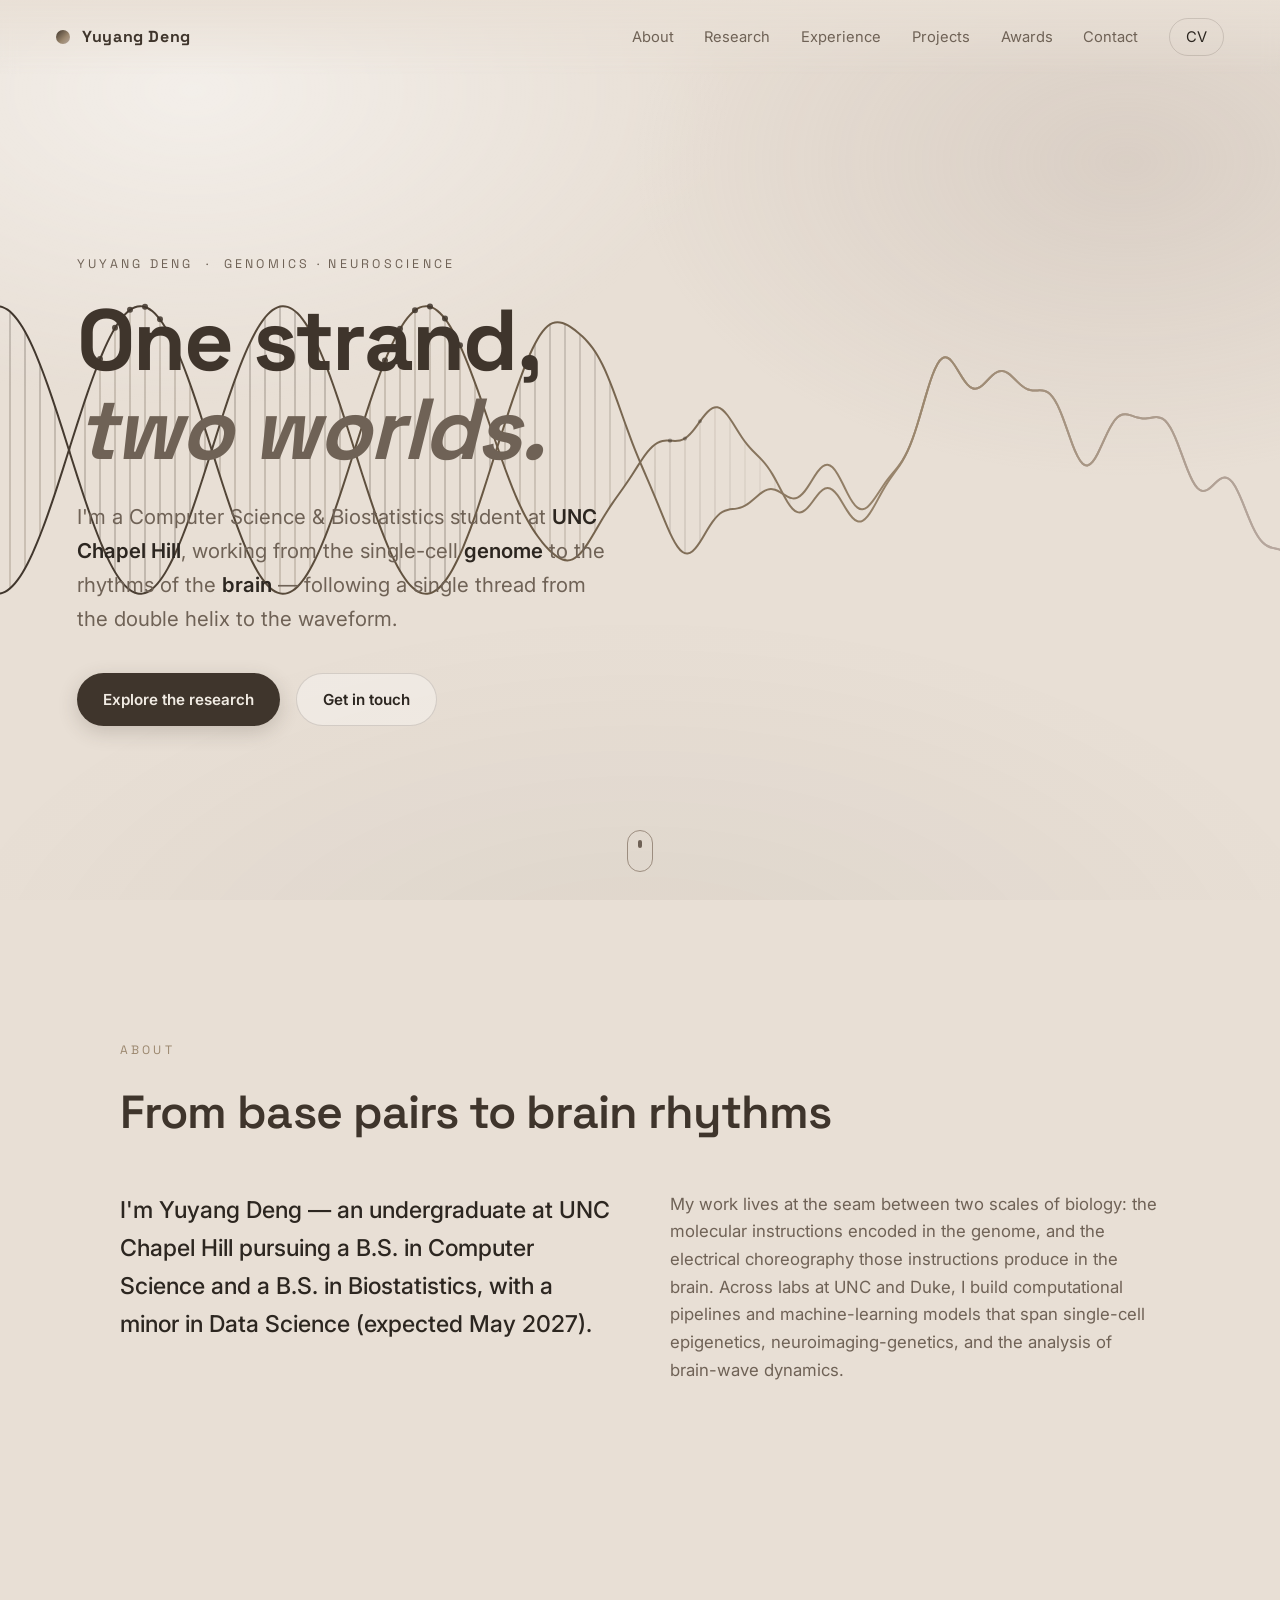
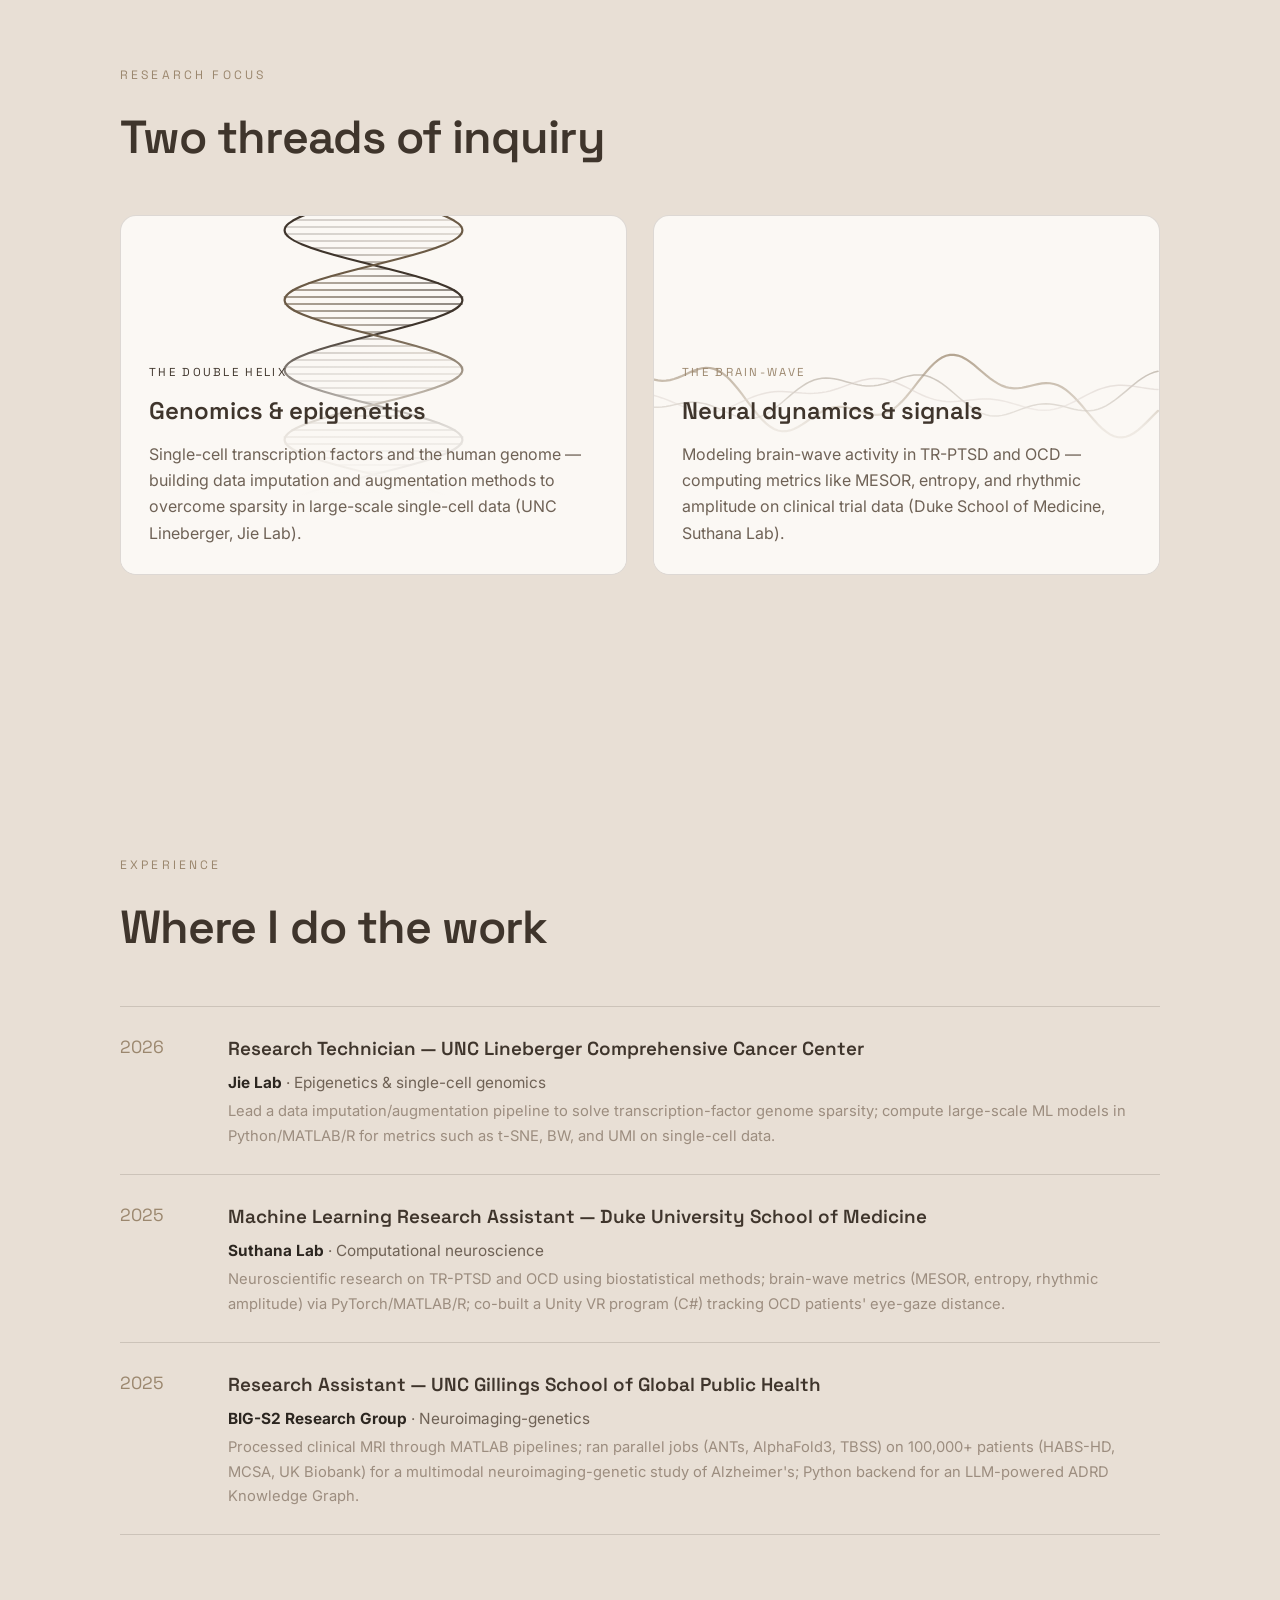
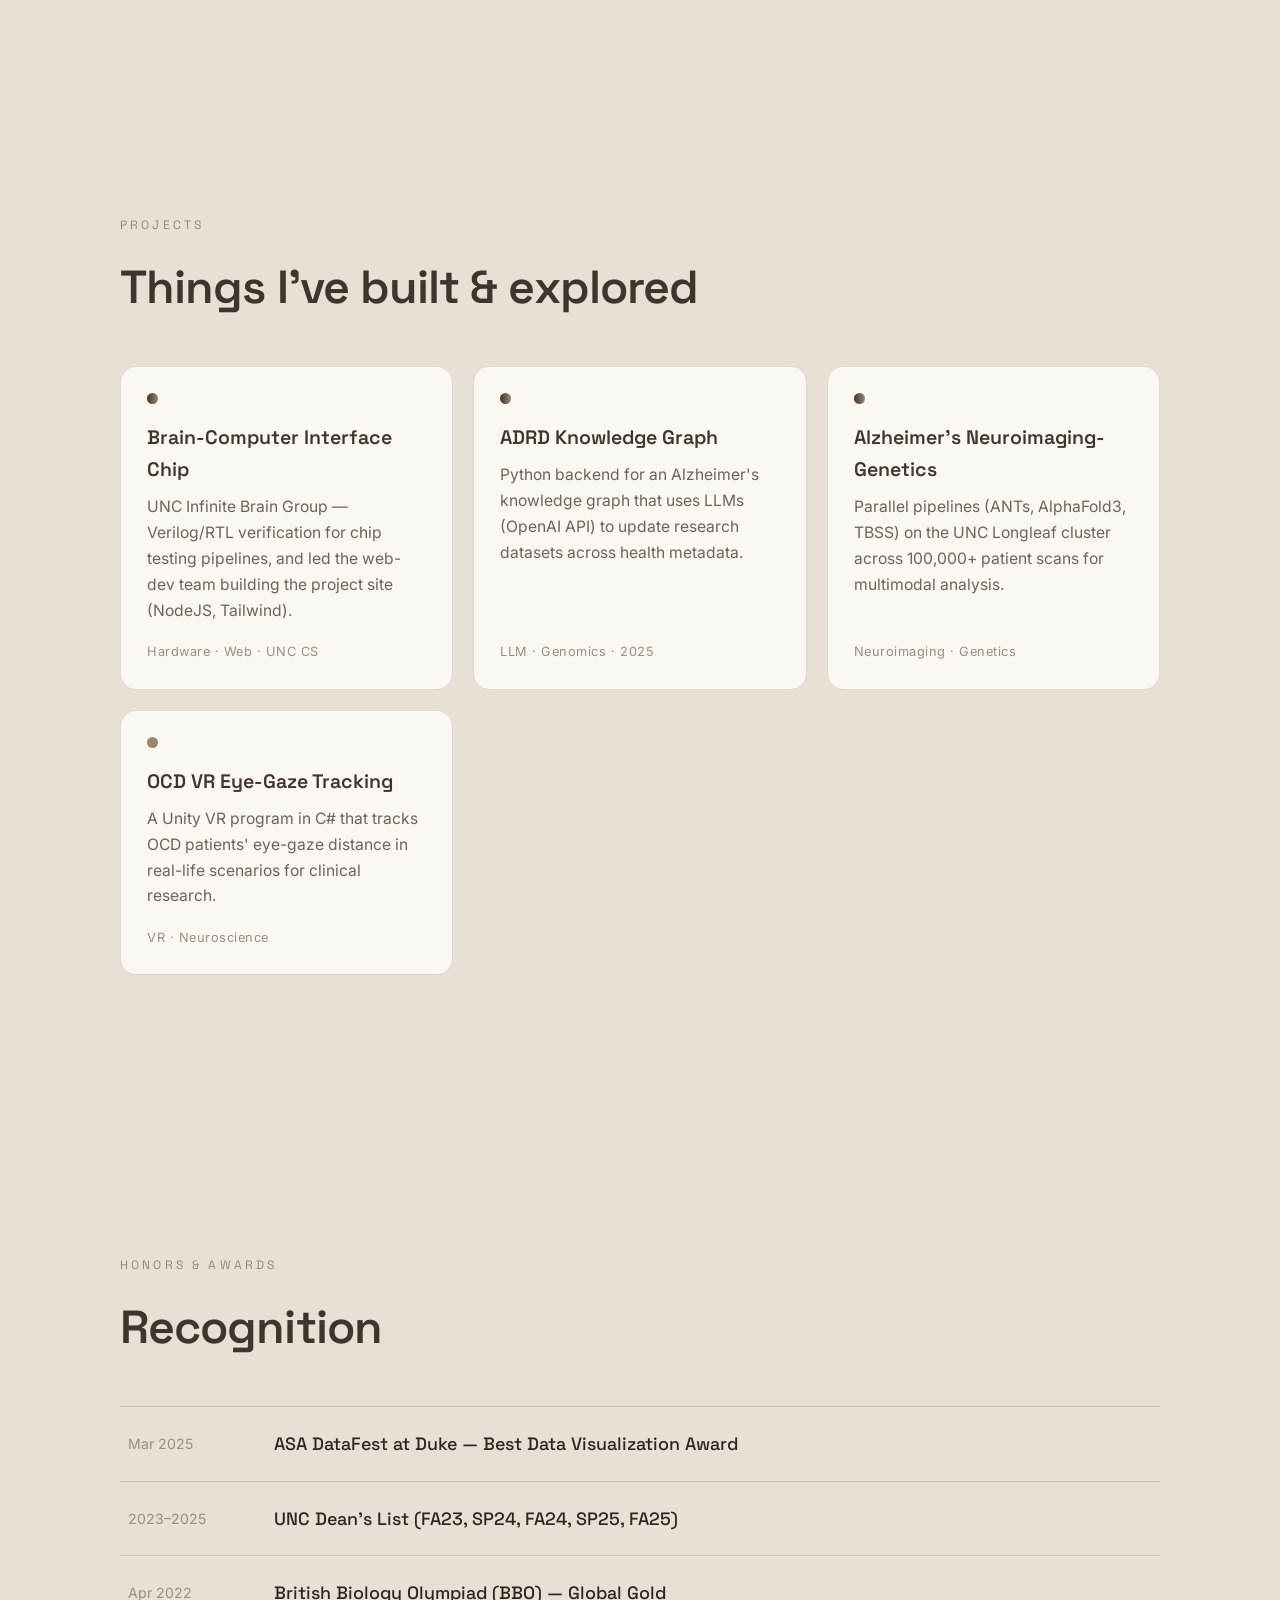
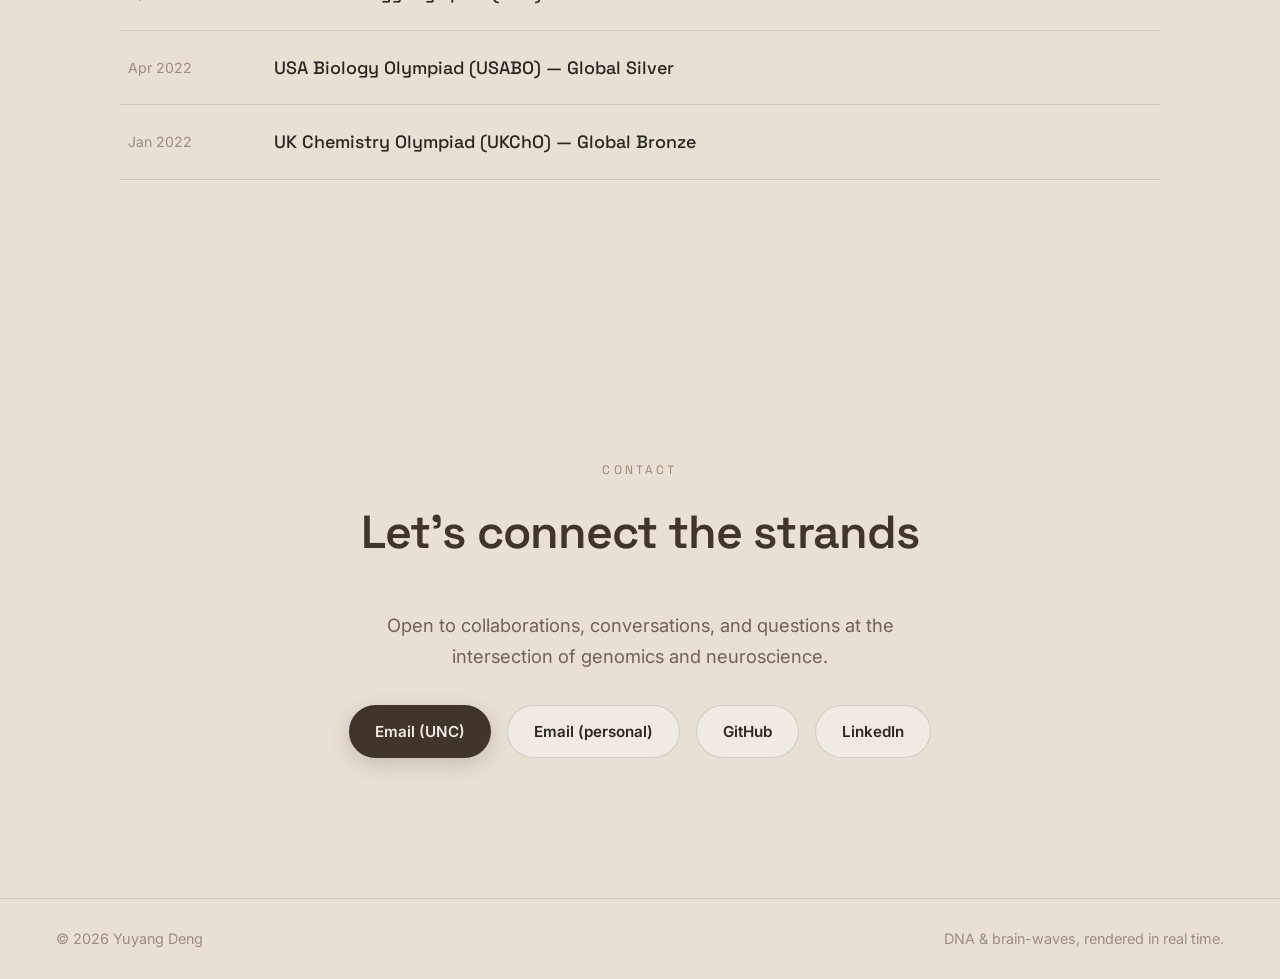
==== index.html @ 7ce24dea "Init- initial implementation of the webpage" ====
<!DOCTYPE html>
<html lang="en">
  <head>
    <meta charset="UTF-8" />
    <meta name="viewport" content="width=device-width, initial-scale=1.0" />
    <title>Yuyang Deng · Genomics &amp; Neuroscience</title>
    <meta
      name="description"
      content="Yuyang Deng — CS &amp; Biostatistics at UNC Chapel Hill, working from the single-cell genome to the rhythms of the brain."
    />
    <link rel="preconnect" href="https://fonts.googleapis.com" />
    <link rel="preconnect" href="https://fonts.gstatic.com" crossorigin />
    <link
      href="https://fonts.googleapis.com/css2?family=Space+Grotesk:wght@400;500;600;700&family=Inter:wght@400;500;600&display=swap"
      rel="stylesheet"
    />
    <link rel="stylesheet" href="styles.css" />
  </head>
  <body>
    <!-- Navigation -->
    <header class="nav">
      <a class="nav__brand" href="#top" aria-label="Home">
        <span class="nav__mark" aria-hidden="true"></span>
        <span class="nav__initials">Yuyang Deng</span>
      </a>
      <nav class="nav__links" aria-label="Primary">
        <a href="#about">About</a>
        <a href="#research">Research</a>
        <a href="#experience">Experience</a>
        <a href="#projects">Projects</a>
        <a href="#awards">Awards</a>
        <a href="#contact">Contact</a>
        <a class="nav__cv" href="cv.pdf" target="_blank" rel="noopener">CV</a>
      </nav>
    </header>

    <!-- Hero -->
    <main id="top">
      <section class="hero">
        <canvas class="hero__canvas" id="strandCanvas" aria-hidden="true"></canvas>
        <div class="hero__inner">
          <p class="hero__eyebrow">Yuyang Deng &nbsp;·&nbsp; Genomics · Neuroscience</p>
          <h1 class="hero__title">
            One strand,<br />
            <span class="hero__accent">two worlds.</span>
          </h1>
          <p class="hero__lede">
            I'm a Computer Science &amp; Biostatistics student at
            <strong>UNC Chapel Hill</strong>, working from the single-cell
            <strong>genome</strong> to the rhythms of the
            <strong>brain</strong> — following a single thread from the double
            helix to the waveform.
          </p>
          <div class="hero__cta">
            <a class="btn btn--primary" href="#research">Explore the research</a>
            <a class="btn btn--ghost" href="#contact">Get in touch</a>
          </div>
        </div>
        <a class="hero__scroll" href="#about" aria-label="Scroll to content">
          <span></span>
        </a>
      </section>

      <!-- About -->
      <section class="section about" id="about">
        <p class="section__kicker">About</p>
        <h2 class="section__title">From base pairs to brain rhythms</h2>
        <div class="about__grid">
          <p class="about__lead">
            I'm Yuyang Deng — an undergraduate at UNC Chapel Hill pursuing a B.S.
            in Computer Science and a B.S. in Biostatistics, with a minor in Data
            Science (expected May 2027).
          </p>
          <p class="about__body">
            My work lives at the seam between two scales of biology: the
            molecular instructions encoded in the genome, and the electrical
            choreography those instructions produce in the brain. Across labs at
            UNC and Duke, I build computational pipelines and machine-learning
            models that span single-cell epigenetics, neuroimaging-genetics, and
            the analysis of brain-wave dynamics.
          </p>
        </div>
      </section>

      <!-- Research -->
      <section class="section research" id="research">
        <p class="section__kicker">Research focus</p>
        <h2 class="section__title">Two threads of inquiry</h2>

        <div class="research__grid">
          <article class="card card--dna">
            <canvas class="card__canvas" id="dnaCanvas" aria-hidden="true"></canvas>
            <div class="card__body">
              <span class="card__tag">The double helix</span>
              <h3 class="card__title">Genomics &amp; epigenetics</h3>
              <p class="card__text">
                Single-cell transcription factors and the human genome — building
                data imputation and augmentation methods to overcome sparsity in
                large-scale single-cell data (UNC Lineberger, Jie Lab).
              </p>
            </div>
          </article>

          <article class="card card--wave">
            <canvas class="card__canvas" id="waveCanvas" aria-hidden="true"></canvas>
            <div class="card__body">
              <span class="card__tag">The brain-wave</span>
              <h3 class="card__title">Neural dynamics &amp; signals</h3>
              <p class="card__text">
                Modeling brain-wave activity in TR-PTSD and OCD — computing
                metrics like MESOR, entropy, and rhythmic amplitude on clinical
                trial data (Duke School of Medicine, Suthana Lab).
              </p>
            </div>
          </article>
        </div>
      </section>

      <!-- Experience -->
      <section class="section experience" id="experience">
        <p class="section__kicker">Experience</p>
        <h2 class="section__title">Where I do the work</h2>
        <ol class="pub__list">
          <li class="pub">
            <span class="pub__year">2026</span>
            <div class="pub__body">
              <span class="pub__title">Research Technician — UNC Lineberger Comprehensive Cancer Center</span>
              <p class="pub__authors"><strong>Jie Lab</strong> · Epigenetics &amp; single-cell genomics</p>
              <p class="pub__venue">
                Lead a data imputation/augmentation pipeline to solve transcription-factor
                genome sparsity; compute large-scale ML models in Python/MATLAB/R for
                metrics such as t-SNE, BW, and UMI on single-cell data.
              </p>
            </div>
          </li>
          <li class="pub">
            <span class="pub__year">2025</span>
            <div class="pub__body">
              <span class="pub__title">Machine Learning Research Assistant — Duke University School of Medicine</span>
              <p class="pub__authors"><strong>Suthana Lab</strong> · Computational neuroscience</p>
              <p class="pub__venue">
                Neuroscientific research on TR-PTSD and OCD using biostatistical methods;
                brain-wave metrics (MESOR, entropy, rhythmic amplitude) via PyTorch/MATLAB/R;
                co-built a Unity VR program (C#) tracking OCD patients' eye-gaze distance.
              </p>
            </div>
          </li>
          <li class="pub">
            <span class="pub__year">2025</span>
            <div class="pub__body">
              <span class="pub__title">Research Assistant — UNC Gillings School of Global Public Health</span>
              <p class="pub__authors"><strong>BIG-S2 Research Group</strong> · Neuroimaging-genetics</p>
              <p class="pub__venue">
                Processed clinical MRI through MATLAB pipelines; ran parallel jobs (ANTs,
                AlphaFold3, TBSS) on 100,000+ patients (HABS-HD, MCSA, UK Biobank) for a
                multimodal neuroimaging-genetic study of Alzheimer's; Python backend for an
                LLM-powered ADRD Knowledge Graph.
              </p>
            </div>
          </li>
        </ol>
      </section>

      <!-- Projects -->
      <section class="section projects" id="projects">
        <p class="section__kicker">Projects</p>
        <h2 class="section__title">Things I've built &amp; explored</h2>
        <div class="projects__grid">
          <a class="project" href="#">
            <span class="project__dot" data-world="both"></span>
            <h3 class="project__title">Brain-Computer Interface Chip</h3>
            <p class="project__text">
              UNC Infinite Brain Group — Verilog/RTL verification for chip testing
              pipelines, and led the web-dev team building the project site
              (NodeJS, Tailwind).
            </p>
            <span class="project__meta">Hardware · Web · UNC CS</span>
          </a>
          <a class="project" href="#">
            <span class="project__dot" data-world="both"></span>
            <h3 class="project__title">ADRD Knowledge Graph</h3>
            <p class="project__text">
              Python backend for an Alzheimer's knowledge graph that uses LLMs
              (OpenAI API) to update research datasets across health metadata.
            </p>
            <span class="project__meta">LLM · Genomics · 2025</span>
          </a>
          <a class="project" href="#">
            <span class="project__dot" data-world="both"></span>
            <h3 class="project__title">Alzheimer's Neuroimaging-Genetics</h3>
            <p class="project__text">
              Parallel pipelines (ANTs, AlphaFold3, TBSS) on the UNC Longleaf
              cluster across 100,000+ patient scans for multimodal analysis.
            </p>
            <span class="project__meta">Neuroimaging · Genetics</span>
          </a>
          <a class="project" href="#">
            <span class="project__dot" data-world="wave"></span>
            <h3 class="project__title">OCD VR Eye-Gaze Tracking</h3>
            <p class="project__text">
              A Unity VR program in C# that tracks OCD patients' eye-gaze distance
              in real-life scenarios for clinical research.
            </p>
            <span class="project__meta">VR · Neuroscience</span>
          </a>
        </div>
      </section>

      <!-- Awards -->
      <section class="section awards" id="awards">
        <p class="section__kicker">Honors &amp; awards</p>
        <h2 class="section__title">Recognition</h2>
        <div class="writing__list">
          <div class="post post--static">
            <span class="post__date">Mar 2025</span>
            <span class="post__title">ASA DataFest at Duke — Best Data Visualization Award</span>
          </div>
          <div class="post post--static">
            <span class="post__date">2023–2025</span>
            <span class="post__title">UNC Dean's List (FA23, SP24, FA24, SP25, FA25)</span>
          </div>
          <div class="post post--static">
            <span class="post__date">Apr 2022</span>
            <span class="post__title">British Biology Olympiad (BBO) — Global Gold</span>
          </div>
          <div class="post post--static">
            <span class="post__date">Apr 2022</span>
            <span class="post__title">USA Biology Olympiad (USABO) — Global Silver</span>
          </div>
          <div class="post post--static">
            <span class="post__date">Jan 2022</span>
            <span class="post__title">UK Chemistry Olympiad (UKChO) — Global Bronze</span>
          </div>
        </div>
      </section>

      <!-- Contact -->
      <section class="section contact" id="contact">
        <p class="section__kicker">Contact</p>
        <h2 class="section__title">Let's connect the strands</h2>
        <p class="contact__text">
          Open to collaborations, conversations, and questions at the
          intersection of genomics and neuroscience.
        </p>
        <div class="contact__links">
          <a class="btn btn--primary" href="mailto:dyy12@unc.edu">Email (UNC)</a>
          <a class="btn btn--ghost" href="mailto:dyyjason1212@gmail.com">Email (personal)</a>
          <a class="btn btn--ghost" href="https://github.com/Gimmick12-DYY" target="_blank" rel="noopener">GitHub</a>
          <a class="btn btn--ghost" href="https://linkedin.com/in/yuyang-deng-2b53522ab" target="_blank" rel="noopener">LinkedIn</a>
        </div>
      </section>
    </main>

    <footer class="footer">
      <span>© <span id="year"></span> Yuyang Deng</span>
      <span class="footer__note">DNA &amp; brain-waves, rendered in real time.</span>
    </footer>

    <script src="main.js"></script>
  </body>
</html>
---- styles.css ----
:root {
  /* Warm, editorial neutrals — ink on paper */
  --paper: #e8dfd5; /* page background */
  --paper-soft: #f1ebe3; /* lighter band */
  --card: #fbf8f4; /* card surface */
  --ink: #2c2620; /* primary text (near-espresso) */
  --espresso: #3f352c; /* deep brown */
  --ink-dim: #6f6256; /* secondary text */
  --ink-faint: #9c8d7f; /* tertiary / meta */
  --taupe: #b6a79e;
  --khaki: #b0a18c;

  /* The two worlds, in serious tones */
  --dna: #3f352c; /* espresso : DNA */
  --dna-2: #6b5a45; /* lighter brown */
  --wave: #9b876e; /* warm taupe : brain-wave */
  --wave-2: #b6a79e;

  --line: rgba(63, 53, 44, 0.16);
  --line-soft: rgba(63, 53, 44, 0.08);
  --radius: 16px;
  --maxw: 1120px;

  --font-display: "Space Grotesk", system-ui, sans-serif;
  --font-body: "Inter", system-ui, sans-serif;
}

* {
  box-sizing: border-box;
  margin: 0;
  padding: 0;
}

html {
  scroll-behavior: smooth;
}

body {
  background: var(--paper);
  color: var(--ink);
  font-family: var(--font-body);
  line-height: 1.65;
  -webkit-font-smoothing: antialiased;
  overflow-x: hidden;
}

/* Soft warm backdrop */
body::before {
  content: "";
  position: fixed;
  inset: 0;
  z-index: -1;
  background:
    radial-gradient(60% 50% at 15% 10%, rgba(255, 255, 255, 0.5), transparent 70%),
    radial-gradient(55% 50% at 88% 18%, rgba(182, 167, 158, 0.28), transparent 70%),
    radial-gradient(80% 60% at 50% 110%, rgba(63, 53, 44, 0.06), transparent 70%);
}

a {
  color: inherit;
  text-decoration: none;
}

/* ---------- Navigation ---------- */
.nav {
  position: fixed;
  top: 0;
  left: 0;
  right: 0;
  z-index: 50;
  display: flex;
  align-items: center;
  justify-content: space-between;
  padding: 18px clamp(20px, 5vw, 56px);
  backdrop-filter: blur(8px);
  background: linear-gradient(to bottom, rgba(232, 223, 213, 0.92), rgba(232, 223, 213, 0));
}

.nav__brand {
  display: flex;
  align-items: center;
  gap: 12px;
  font-family: var(--font-display);
  font-weight: 700;
  letter-spacing: 0.04em;
  white-space: nowrap;
  color: var(--espresso);
}

.nav__mark {
  width: 14px;
  height: 14px;
  border-radius: 50%;
  background: linear-gradient(135deg, var(--espresso), var(--wave) 60%, var(--taupe));
}

.nav__links {
  display: flex;
  align-items: center;
  gap: clamp(16px, 2.4vw, 34px);
  font-size: 0.92rem;
  color: var(--ink-dim);
}

.nav__links a {
  position: relative;
  padding: 4px 0;
  transition: color 0.25s ease;
}

.nav__links a::after {
  content: "";
  position: absolute;
  left: 0;
  bottom: -2px;
  width: 0;
  height: 1.5px;
  background: var(--espresso);
  transition: width 0.3s ease;
}

.nav__links a:hover {
  color: var(--ink);
}

.nav__links a:hover::after {
  width: 100%;
}

.nav__cv {
  padding: 6px 16px !important;
  border: 1px solid var(--line);
  border-radius: 999px;
  color: var(--ink) !important;
  transition: border-color 0.25s ease, background 0.25s ease;
}

.nav__cv::after {
  display: none;
}

.nav__cv:hover {
  border-color: var(--espresso);
  background: rgba(63, 53, 44, 0.04);
}

/* ---------- Hero ---------- */
.hero {
  position: relative;
  min-height: 100vh;
  display: flex;
  align-items: center;
  padding: 0 clamp(20px, 6vw, 80px);
  overflow: hidden;
}

.hero__canvas {
  position: absolute;
  inset: 0;
  width: 100%;
  height: 100%;
  display: block;
}

.hero__inner {
  position: relative;
  z-index: 2;
  max-width: 680px;
  padding-top: 80px;
}

.hero__eyebrow {
  font-family: var(--font-display);
  text-transform: uppercase;
  letter-spacing: 0.26em;
  font-size: 0.78rem;
  color: var(--ink-dim);
  margin-bottom: 22px;
}

.hero__title {
  font-family: var(--font-display);
  font-weight: 700;
  font-size: clamp(2.8rem, 8vw, 5.4rem);
  line-height: 1.03;
  letter-spacing: -0.02em;
  color: var(--espresso);
}

.hero__accent {
  font-style: italic;
  color: var(--ink-dim);
}

.hero__lede {
  margin-top: 26px;
  font-size: clamp(1.05rem, 2.2vw, 1.28rem);
  color: var(--ink-dim);
  max-width: 540px;
}

.hero__lede strong {
  color: var(--ink);
  font-weight: 600;
}

.hero__cta {
  margin-top: 38px;
  display: flex;
  gap: 16px;
  flex-wrap: wrap;
}

/* ---------- Buttons ---------- */
.btn {
  display: inline-flex;
  align-items: center;
  justify-content: center;
  padding: 13px 26px;
  border-radius: 999px;
  font-weight: 600;
  font-size: 0.95rem;
  transition: transform 0.2s ease, box-shadow 0.25s ease, background 0.25s ease,
    border-color 0.25s ease;
}

.btn--primary {
  color: var(--paper-soft);
  background: var(--espresso);
  box-shadow: 0 6px 20px rgba(63, 53, 44, 0.2);
}

.btn--primary:hover {
  transform: translateY(-2px);
  box-shadow: 0 12px 30px rgba(63, 53, 44, 0.28);
}

.btn--ghost {
  color: var(--ink);
  border: 1px solid var(--line);
  background: rgba(255, 255, 255, 0.35);
}

.btn--ghost:hover {
  transform: translateY(-2px);
  border-color: var(--espresso);
  background: rgba(255, 255, 255, 0.6);
}

/* ---------- Scroll cue ---------- */
.hero__scroll {
  position: absolute;
  left: 50%;
  bottom: 28px;
  transform: translateX(-50%);
  width: 26px;
  height: 42px;
  border: 1.5px solid var(--ink-faint);
  border-radius: 14px;
  z-index: 2;
}

.hero__scroll span {
  position: absolute;
  left: 50%;
  top: 9px;
  width: 4px;
  height: 8px;
  margin-left: -2px;
  border-radius: 2px;
  background: var(--ink-dim);
  animation: scrollPulse 1.8s ease-in-out infinite;
}

@keyframes scrollPulse {
  0% { opacity: 0; transform: translateY(0); }
  40% { opacity: 1; }
  100% { opacity: 0; transform: translateY(14px); }
}

/* ---------- Sections ---------- */
.section {
  max-width: var(--maxw);
  margin: 0 auto;
  padding: clamp(72px, 11vw, 140px) clamp(20px, 6vw, 40px);
}

.section__kicker {
  font-family: var(--font-display);
  text-transform: uppercase;
  letter-spacing: 0.26em;
  font-size: 0.76rem;
  color: var(--wave);
  margin-bottom: 14px;
}

.section__title {
  font-family: var(--font-display);
  font-weight: 600;
  font-size: clamp(1.9rem, 4.5vw, 2.9rem);
  letter-spacing: -0.02em;
  margin-bottom: 40px;
  color: var(--espresso);
}

/* About */
.about__grid {
  display: grid;
  grid-template-columns: 1fr 1fr;
  gap: clamp(24px, 5vw, 60px);
}

.about__lead {
  font-size: clamp(1.15rem, 2.4vw, 1.45rem);
  color: var(--ink);
  font-weight: 500;
}

.about__body {
  color: var(--ink-dim);
  font-size: 1.05rem;
}

/* Research cards */
.research__grid {
  display: grid;
  grid-template-columns: 1fr 1fr;
  gap: 26px;
}

.card {
  position: relative;
  border-radius: var(--radius);
  overflow: hidden;
  background: var(--card);
  border: 1px solid var(--line);
  min-height: 360px;
  display: flex;
  flex-direction: column;
  justify-content: flex-end;
  transition: transform 0.3s ease, border-color 0.3s ease, box-shadow 0.3s ease;
}

.card:hover {
  transform: translateY(-6px);
  box-shadow: 0 22px 50px rgba(63, 53, 44, 0.16);
}

.card--dna:hover { border-color: var(--espresso); }
.card--wave:hover { border-color: var(--wave); }

.card__canvas {
  position: absolute;
  inset: 0;
  width: 100%;
  height: 100%;
}

.card__body {
  position: relative;
  z-index: 2;
  padding: 28px;
  background: linear-gradient(to top, var(--card) 32%, rgba(251, 248, 244, 0.85) 60%, transparent);
}

.card__tag {
  font-family: var(--font-display);
  font-size: 0.72rem;
  text-transform: uppercase;
  letter-spacing: 0.2em;
  color: var(--ink-faint);
}

.card--dna .card__tag { color: var(--espresso); }
.card--wave .card__tag { color: var(--wave); }

.card__title {
  font-family: var(--font-display);
  font-weight: 600;
  font-size: 1.5rem;
  margin: 8px 0 10px;
  color: var(--espresso);
}

.card__text {
  color: var(--ink-dim);
  font-size: 1rem;
  max-width: 44ch;
}

/* Experience / list */
.pub__list {
  list-style: none;
  border-top: 1px solid var(--line);
}

.pub {
  display: grid;
  grid-template-columns: 88px 1fr;
  gap: 20px;
  padding: 26px 0;
  border-bottom: 1px solid var(--line);
}

.pub__year {
  font-family: var(--font-display);
  font-size: 1.1rem;
  color: var(--wave);
}

.pub__title {
  display: block;
  font-family: var(--font-display);
  font-weight: 600;
  font-size: 1.18rem;
  color: var(--espresso);
  transition: color 0.2s ease;
}

a.pub__title:hover {
  color: var(--dna-2);
}

.pub__authors {
  color: var(--ink-dim);
  margin-top: 6px;
  font-size: 0.96rem;
}

.pub__authors strong {
  color: var(--ink);
}

.pub__venue {
  color: var(--ink-faint);
  font-size: 0.92rem;
  margin-top: 4px;
}

/* Projects */
.projects__grid {
  display: grid;
  grid-template-columns: repeat(3, 1fr);
  gap: 20px;
}

.project {
  display: flex;
  flex-direction: column;
  padding: 26px;
  border-radius: var(--radius);
  background: var(--card);
  border: 1px solid var(--line);
  transition: transform 0.25s ease, border-color 0.25s ease, box-shadow 0.25s ease;
}

.project:hover {
  transform: translateY(-5px);
  border-color: var(--espresso);
  box-shadow: 0 16px 38px rgba(63, 53, 44, 0.14);
}

.project__dot {
  width: 11px;
  height: 11px;
  border-radius: 50%;
  margin-bottom: 18px;
}

.project__dot[data-world="dna"] { background: var(--espresso); }
.project__dot[data-world="wave"] { background: var(--wave); }
.project__dot[data-world="both"] {
  background: linear-gradient(90deg, var(--espresso), var(--wave));
}

.project__title {
  font-family: var(--font-display);
  font-weight: 600;
  font-size: 1.22rem;
  margin-bottom: 8px;
  color: var(--espresso);
}

.project__text {
  color: var(--ink-dim);
  font-size: 0.98rem;
  flex: 1;
}

.project__meta {
  margin-top: 18px;
  font-size: 0.8rem;
  color: var(--ink-faint);
  letter-spacing: 0.04em;
}

/* Awards / static rows */
.writing__list {
  display: flex;
  flex-direction: column;
  border-top: 1px solid var(--line);
}

.post {
  display: grid;
  grid-template-columns: 110px 1fr 30px;
  align-items: center;
  gap: 16px;
  padding: 22px 8px;
  border-bottom: 1px solid var(--line);
  transition: padding 0.25s ease, background 0.25s ease;
}

.post:hover {
  padding-left: 18px;
  background: rgba(255, 255, 255, 0.4);
}

.post__date {
  color: var(--ink-faint);
  font-size: 0.88rem;
}

.post__title {
  font-family: var(--font-display);
  font-weight: 500;
  font-size: 1.12rem;
  color: var(--ink);
}

.post__arrow {
  color: var(--wave);
  text-align: right;
  transition: transform 0.25s ease;
}

.post:hover .post__arrow {
  transform: translateX(6px);
}

.post--static {
  grid-template-columns: 130px 1fr;
  cursor: default;
}

.post--static:hover {
  padding-left: 8px;
  background: transparent;
}

/* Contact */
.contact {
  text-align: center;
}

.contact__text {
  color: var(--ink-dim);
  font-size: 1.15rem;
  max-width: 560px;
  margin: 0 auto 34px;
}

.contact__links {
  display: flex;
  gap: 16px;
  justify-content: center;
  flex-wrap: wrap;
}

/* Footer */
.footer {
  border-top: 1px solid var(--line);
  padding: 28px clamp(20px, 6vw, 56px);
  display: flex;
  justify-content: space-between;
  align-items: center;
  flex-wrap: wrap;
  gap: 10px;
  color: var(--ink-faint);
  font-size: 0.9rem;
}

/* ---------- Responsive ---------- */
@media (max-width: 760px) {
  .nav {
    flex-wrap: wrap;
    gap: 10px 0;
    padding-top: 14px;
    padding-bottom: 14px;
  }
  .nav__links {
    width: 100%;
    flex-wrap: wrap;
    gap: 14px 16px;
    font-size: 0.85rem;
  }
  .about__grid,
  .research__grid,
  .projects__grid {
    grid-template-columns: 1fr;
  }
  .pub {
    grid-template-columns: 1fr;
    gap: 6px;
  }
  .post {
    grid-template-columns: 90px 1fr 20px;
    gap: 10px;
  }
  .hero__inner { padding-top: 150px; }
}

@media (prefers-reduced-motion: reduce) {
  html { scroll-behavior: auto; }
  .hero__scroll span { animation: none; }
}
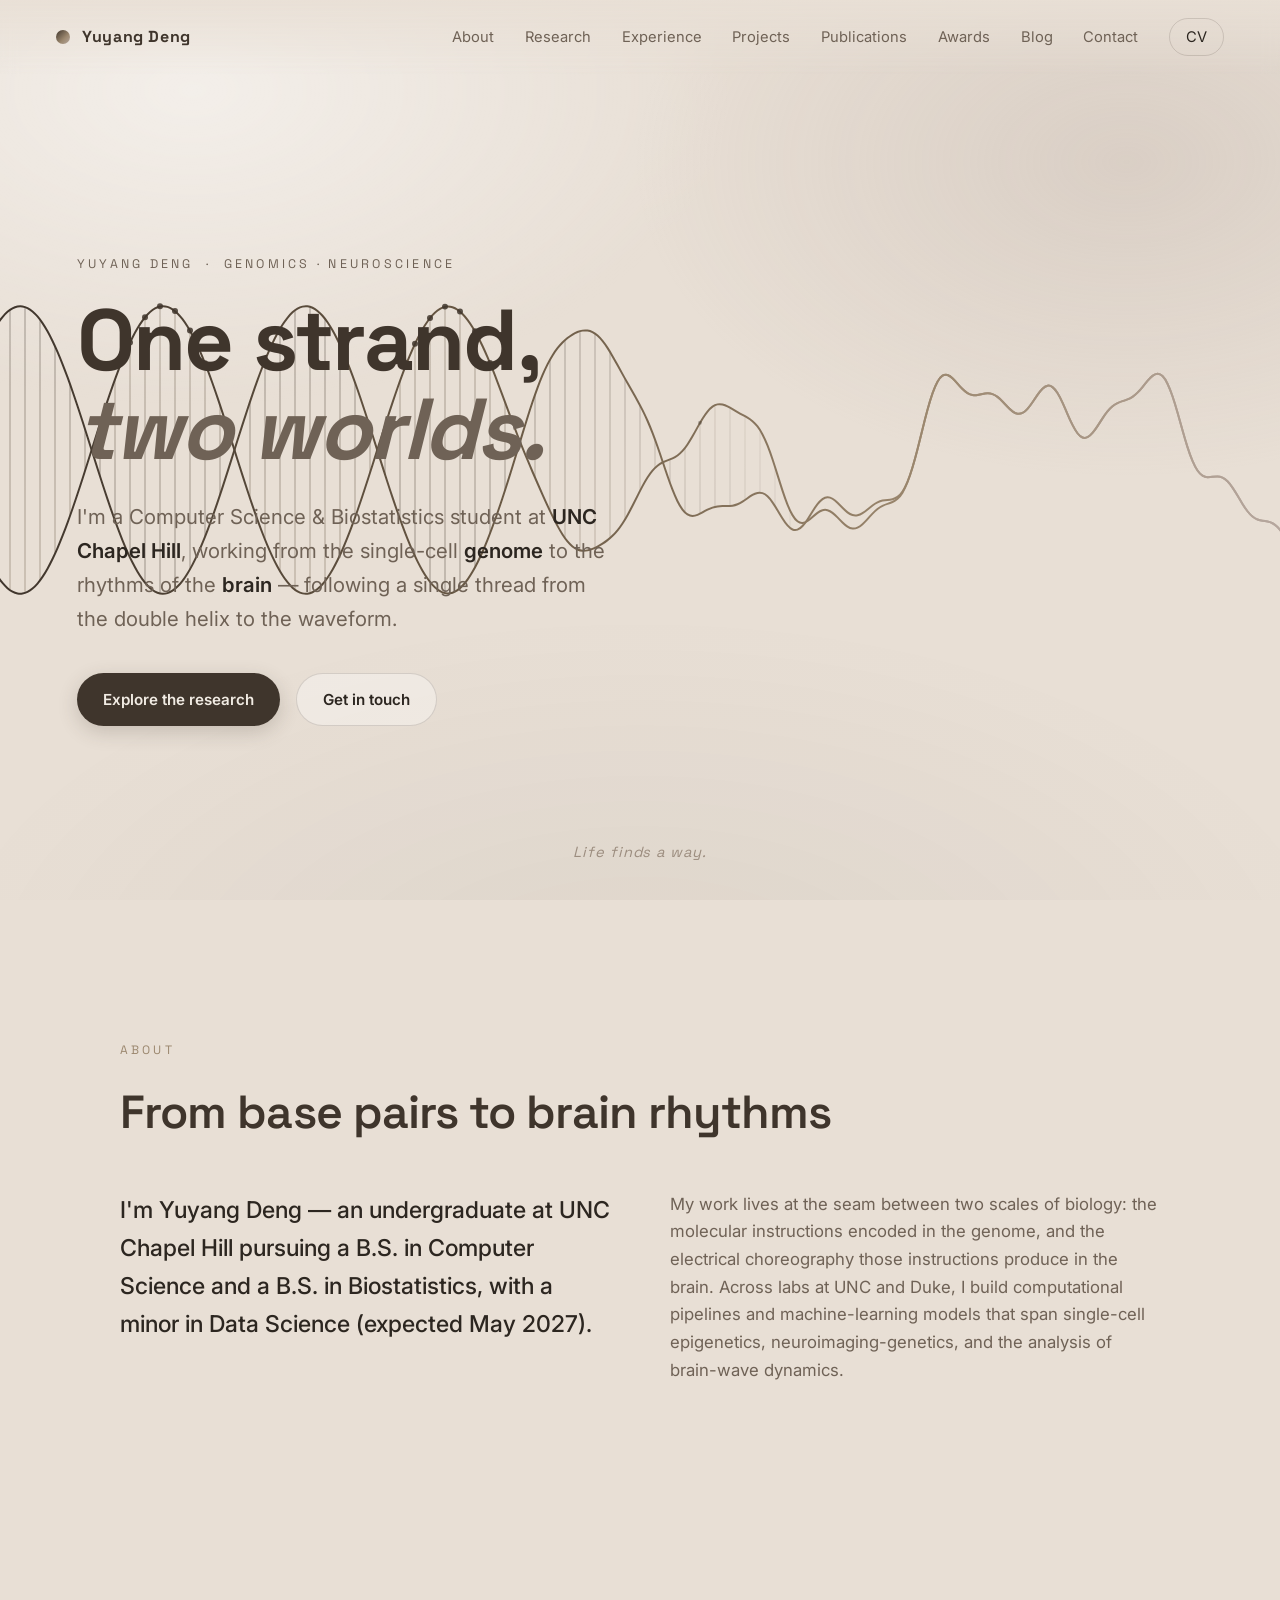
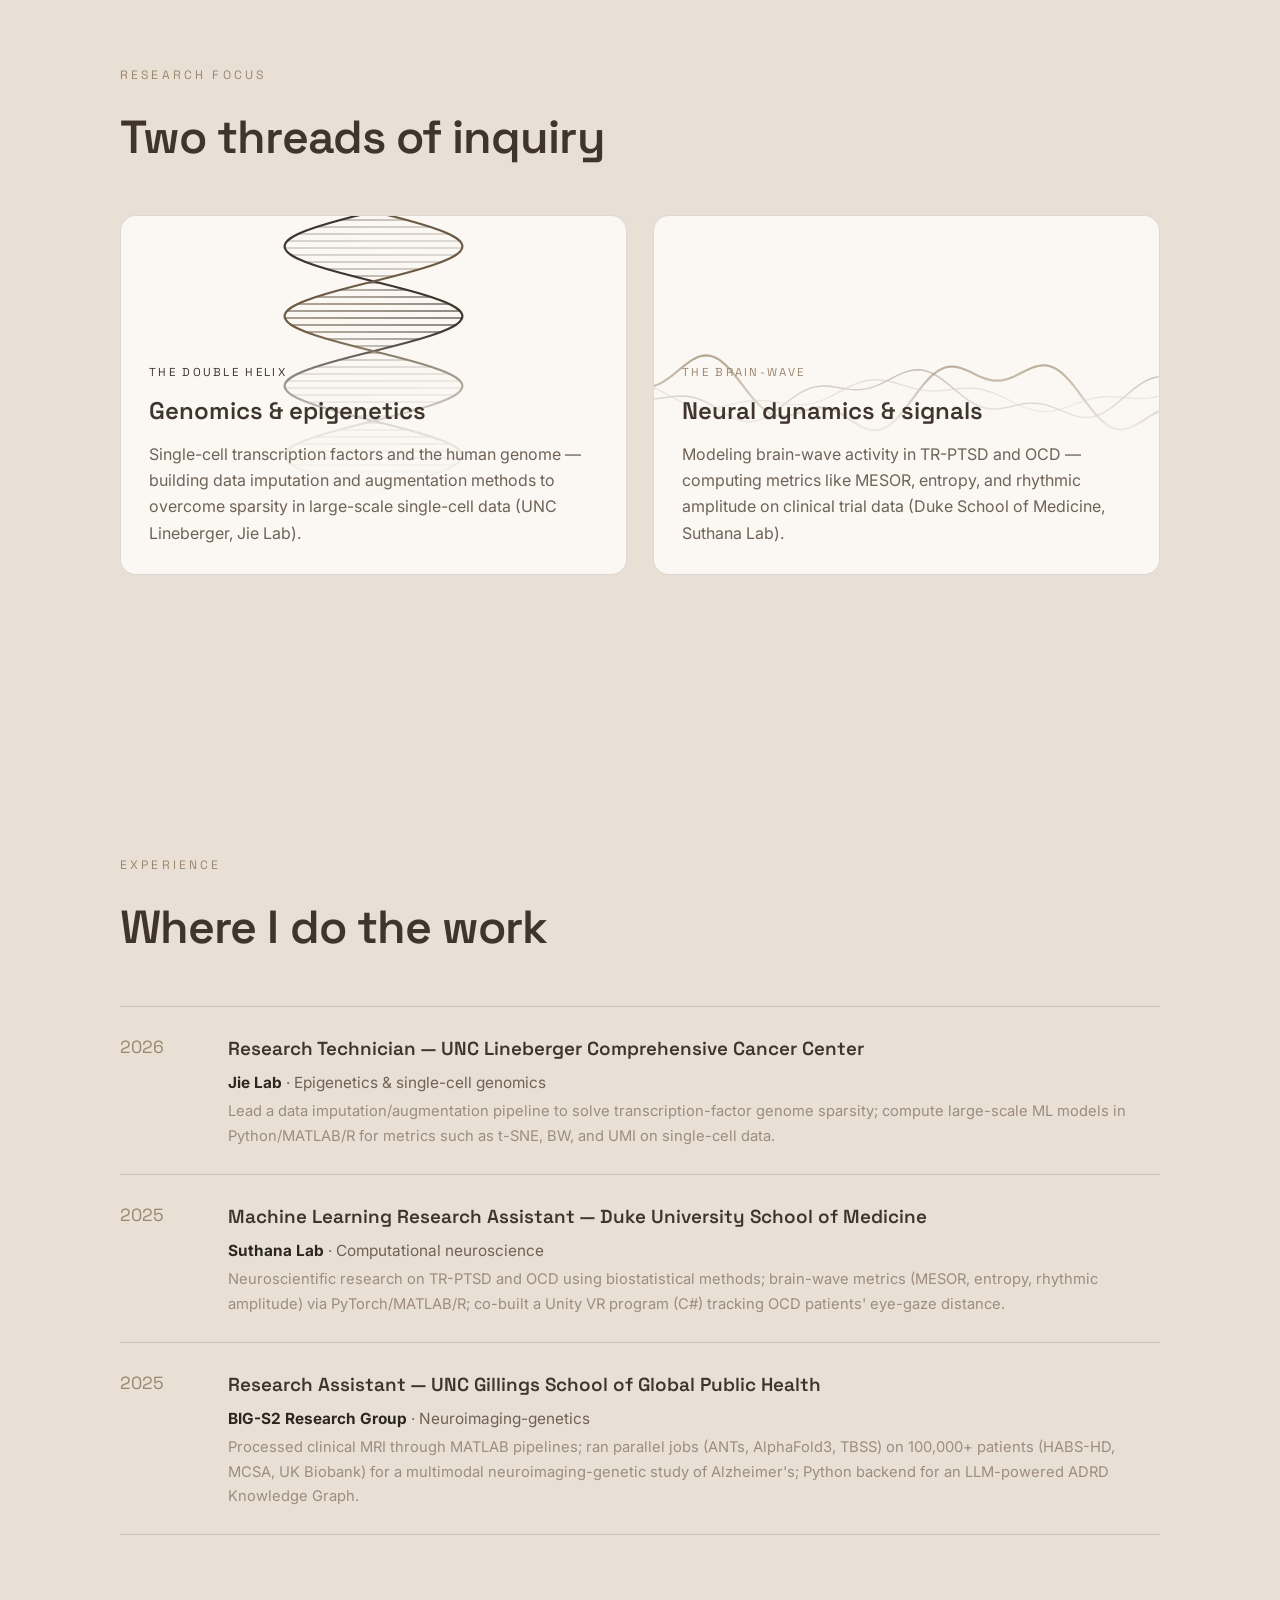
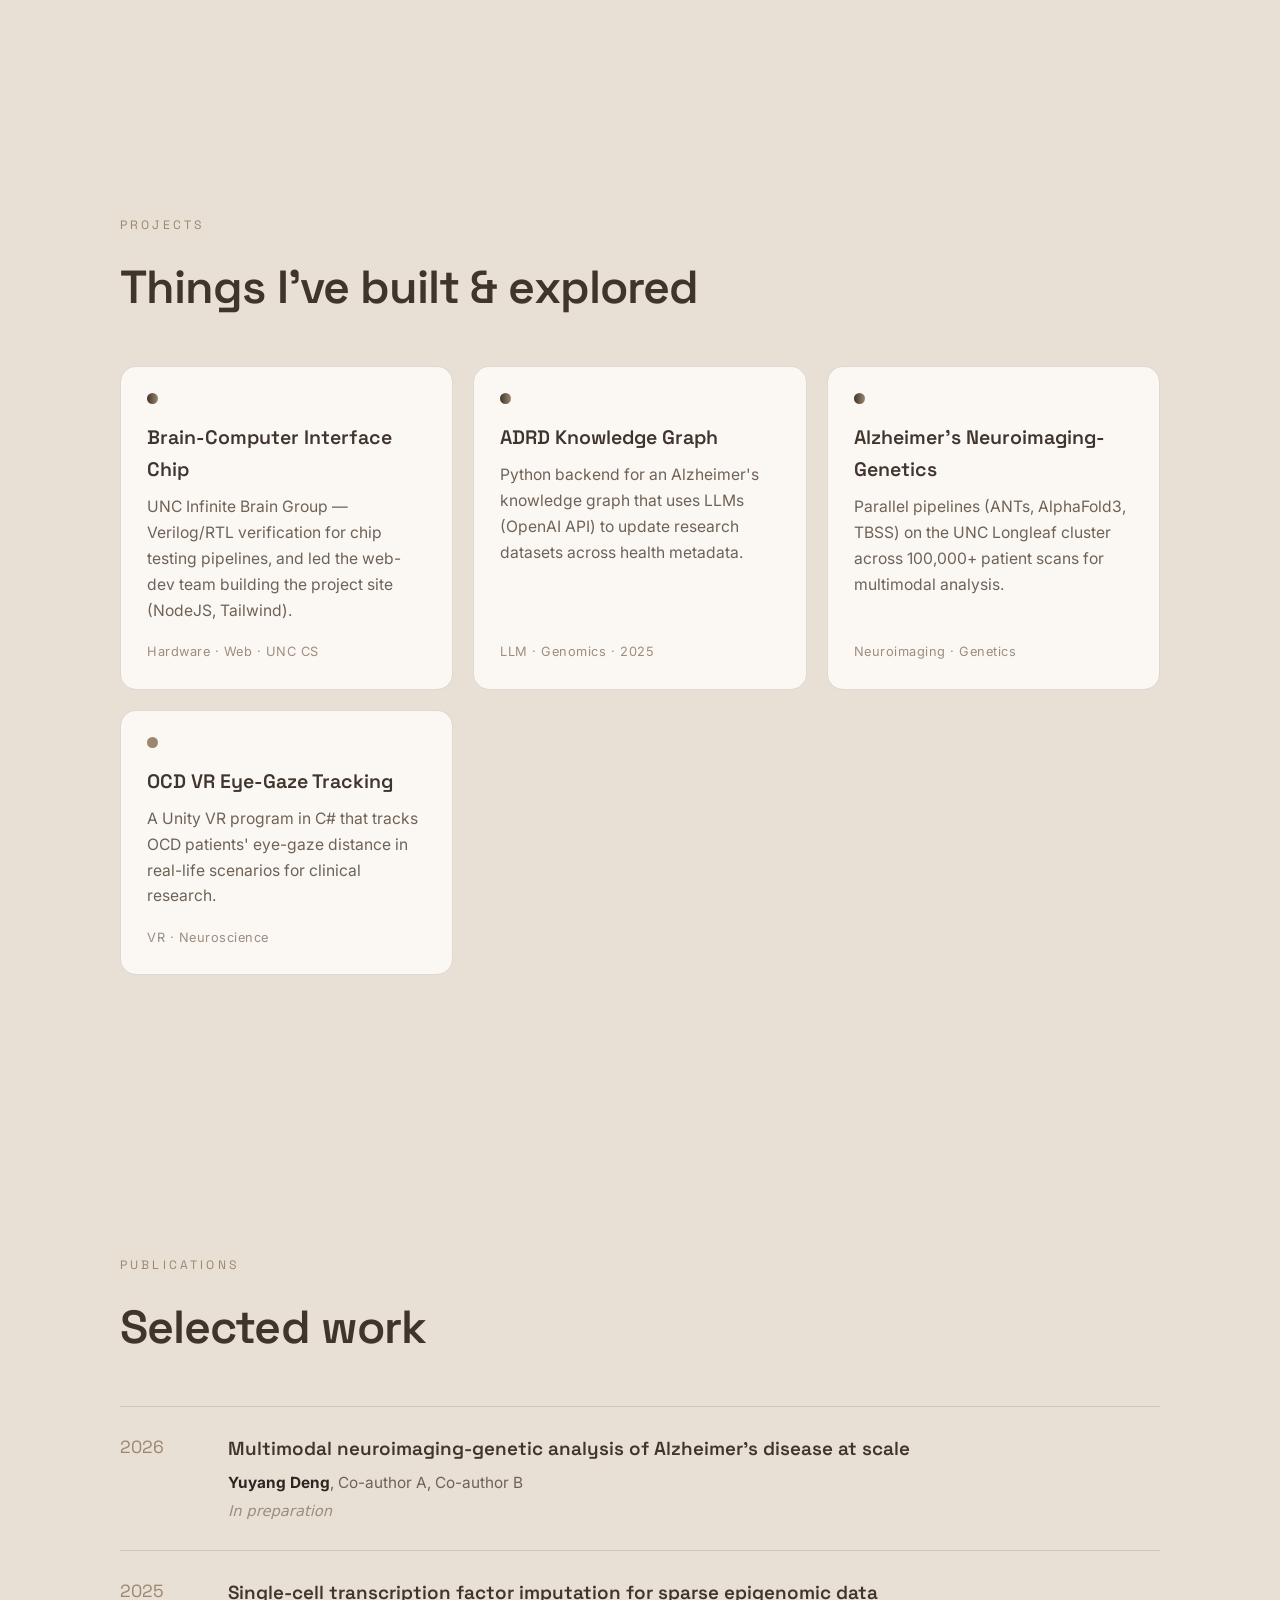
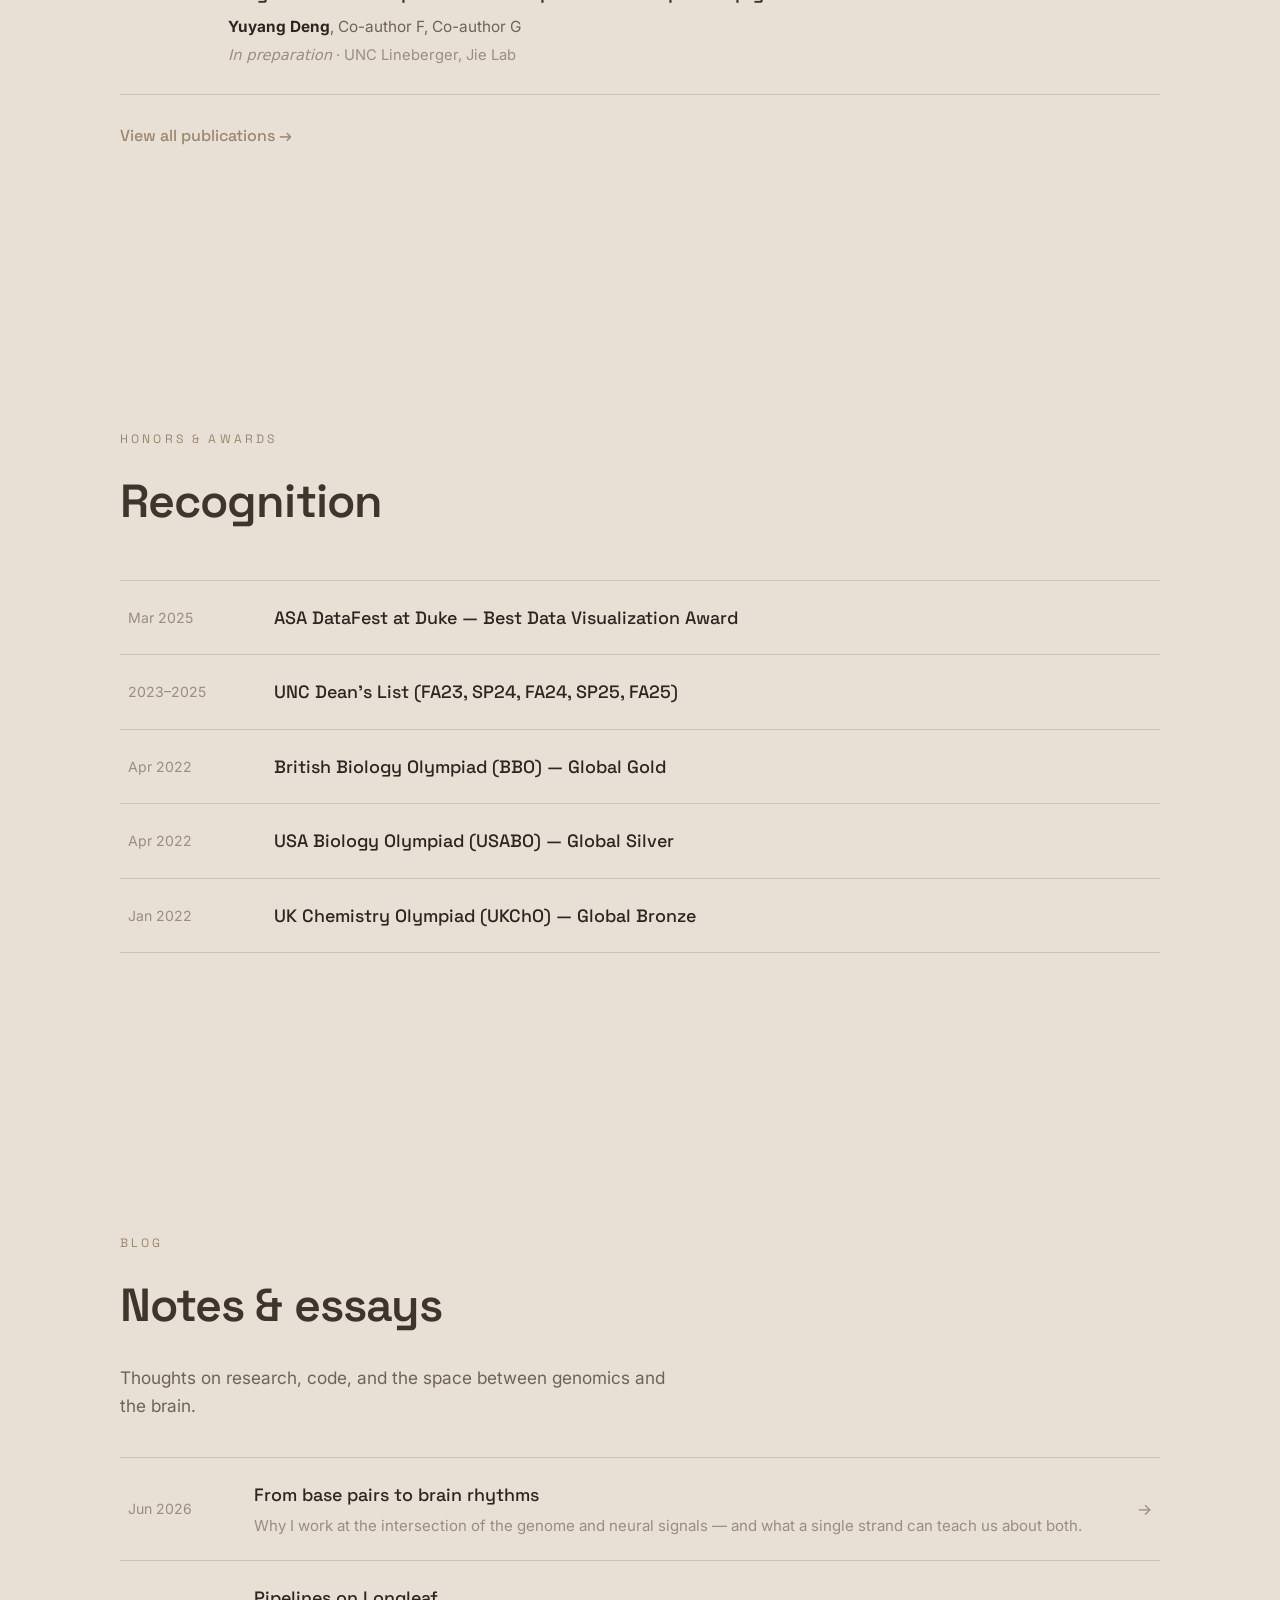
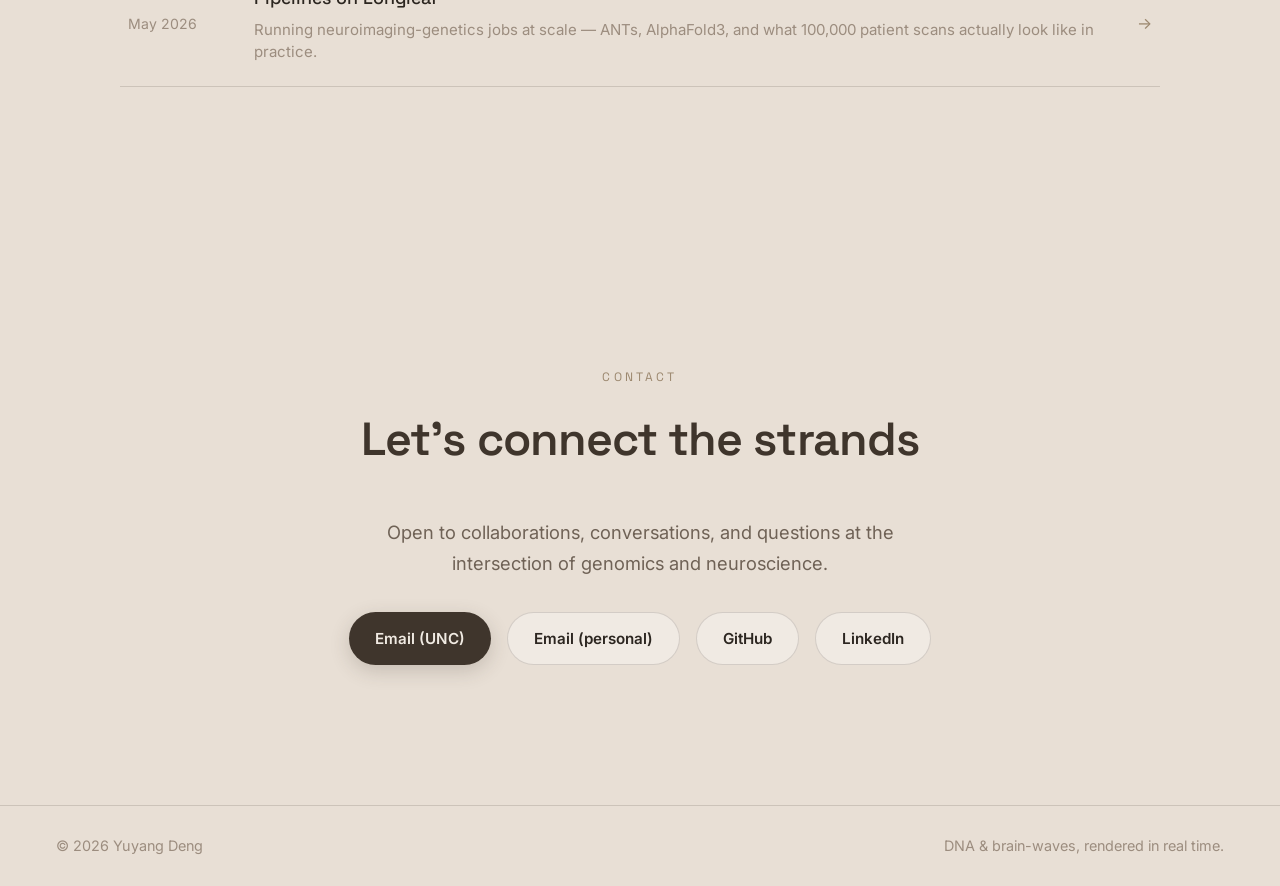
==== commit 6caa6bc6: "Feat- publications; blog" ====
--- a/index.html
+++ b/index.html
@@ -28,7 +28,9 @@
         <a href="#research">Research</a>
         <a href="#experience">Experience</a>
         <a href="#projects">Projects</a>
+        <a href="publications.html">Publications</a>
         <a href="#awards">Awards</a>
+        <a href="#blog">Blog</a>
         <a href="#contact">Contact</a>
         <a class="nav__cv" href="cv.pdf" target="_blank" rel="noopener">CV</a>
       </nav>
@@ -56,9 +58,7 @@
             <a class="btn btn--ghost" href="#contact">Get in touch</a>
           </div>
         </div>
-        <a class="hero__scroll" href="#about" aria-label="Scroll to content">
-          <span></span>
-        </a>
+        <p class="hero__quote">Life finds a way.</p>
       </section>
 
       <!-- About -->
@@ -206,6 +206,39 @@
         </div>
       </section>
 
+      <!-- Publications (preview) -->
+      <section class="section publications" id="publications">
+        <p class="section__kicker">Publications</p>
+        <h2 class="section__title">Selected work</h2>
+        <ol class="pub__list">
+          <li class="pub">
+            <span class="pub__year">2026</span>
+            <div class="pub__body">
+              <a class="pub__title" href="publications.html"
+                >Multimodal neuroimaging-genetic analysis of Alzheimer's disease at scale</a
+              >
+              <p class="pub__authors">
+                <strong>Yuyang Deng</strong>, Co-author A, Co-author B
+              </p>
+              <p class="pub__venue"><em>In preparation</em></p>
+            </div>
+          </li>
+          <li class="pub">
+            <span class="pub__year">2025</span>
+            <div class="pub__body">
+              <a class="pub__title" href="publications.html"
+                >Single-cell transcription factor imputation for sparse epigenomic data</a
+              >
+              <p class="pub__authors">
+                <strong>Yuyang Deng</strong>, Co-author F, Co-author G
+              </p>
+              <p class="pub__venue"><em>In preparation</em> · UNC Lineberger, Jie Lab</p>
+            </div>
+          </li>
+        </ol>
+        <a class="section__more" href="publications.html">View all publications →</a>
+      </section>
+
       <!-- Awards -->
       <section class="section awards" id="awards">
         <p class="section__kicker">Honors &amp; awards</p>
@@ -231,6 +264,39 @@
             <span class="post__date">Jan 2022</span>
             <span class="post__title">UK Chemistry Olympiad (UKChO) — Global Bronze</span>
           </div>
+        </div>
+      </section>
+
+      <!-- Blog -->
+      <section class="section blog" id="blog">
+        <p class="section__kicker">Blog</p>
+        <h2 class="section__title">Notes &amp; essays</h2>
+        <p class="blog__intro">
+          Thoughts on research, code, and the space between genomics and the brain.
+        </p>
+        <div class="writing__list">
+          <a class="post" href="#">
+            <span class="post__date">Jun 2026</span>
+            <div class="post__content">
+              <span class="post__title">From base pairs to brain rhythms</span>
+              <span class="post__excerpt">
+                Why I work at the intersection of the genome and neural signals —
+                and what a single strand can teach us about both.
+              </span>
+            </div>
+            <span class="post__arrow" aria-hidden="true">→</span>
+          </a>
+          <a class="post" href="#">
+            <span class="post__date">May 2026</span>
+            <div class="post__content">
+              <span class="post__title">Pipelines on Longleaf</span>
+              <span class="post__excerpt">
+                Running neuroimaging-genetics jobs at scale — ANTs, AlphaFold3,
+                and what 100,000 patient scans actually look like in practice.
+              </span>
+            </div>
+            <span class="post__arrow" aria-hidden="true">→</span>
+          </a>
         </div>
       </section>
 
--- a/styles.css
+++ b/styles.css
@@ -247,35 +247,19 @@
   background: rgba(255, 255, 255, 0.6);
 }
 
-/* ---------- Scroll cue ---------- */
-.hero__scroll {
+/* ---------- Hero quote ---------- */
+.hero__quote {
   position: absolute;
   left: 50%;
-  bottom: 28px;
+  bottom: 36px;
   transform: translateX(-50%);
-  width: 26px;
-  height: 42px;
-  border: 1.5px solid var(--ink-faint);
-  border-radius: 14px;
   z-index: 2;
-}
-
-.hero__scroll span {
-  position: absolute;
-  left: 50%;
-  top: 9px;
-  width: 4px;
-  height: 8px;
-  margin-left: -2px;
-  border-radius: 2px;
-  background: var(--ink-dim);
-  animation: scrollPulse 1.8s ease-in-out infinite;
-}
-
-@keyframes scrollPulse {
-  0% { opacity: 0; transform: translateY(0); }
-  40% { opacity: 1; }
-  100% { opacity: 0; transform: translateY(14px); }
+  font-family: var(--font-display);
+  font-size: 0.92rem;
+  font-style: italic;
+  letter-spacing: 0.06em;
+  color: var(--ink-faint);
+  white-space: nowrap;
 }
 
 /* ---------- Sections ---------- */
@@ -437,6 +421,84 @@
   margin-top: 4px;
 }
 
+.pub__links {
+  margin-top: 10px;
+  font-size: 0.88rem;
+}
+
+.pub__links a {
+  color: var(--wave);
+  transition: color 0.2s ease;
+}
+
+.pub__links a:hover {
+  color: var(--espresso);
+}
+
+.pub__links span {
+  margin: 0 6px;
+  color: var(--ink-faint);
+}
+
+/* Standalone page header */
+.page-header {
+  max-width: var(--maxw);
+  margin: 0 auto;
+  padding: clamp(120px, 16vw, 180px) clamp(20px, 6vw, 40px) 0;
+}
+
+.page-header__title {
+  font-family: var(--font-display);
+  font-weight: 700;
+  font-size: clamp(2.4rem, 6vw, 3.6rem);
+  letter-spacing: -0.02em;
+  color: var(--espresso);
+  margin-bottom: 18px;
+}
+
+.page-header__lede {
+  color: var(--ink-dim);
+  font-size: 1.1rem;
+  max-width: 58ch;
+  line-height: 1.65;
+}
+
+.publications-page {
+  padding-top: 48px;
+}
+
+.section__more {
+  display: inline-block;
+  margin-top: 28px;
+  font-family: var(--font-display);
+  font-weight: 500;
+  font-size: 1rem;
+  color: var(--wave);
+  transition: color 0.2s ease, transform 0.2s ease;
+}
+
+.section__more:hover {
+  color: var(--espresso);
+  transform: translateX(4px);
+}
+
+.footer__back {
+  color: var(--ink-faint);
+  transition: color 0.2s ease;
+}
+
+.footer__back:hover {
+  color: var(--espresso);
+}
+
+.nav__links a[aria-current="page"] {
+  color: var(--ink);
+}
+
+.nav__links a[aria-current="page"]::after {
+  width: 100%;
+}
+
 /* Projects */
 .projects__grid {
   display: grid;
@@ -492,6 +554,26 @@
   font-size: 0.8rem;
   color: var(--ink-faint);
   letter-spacing: 0.04em;
+}
+
+/* Blog */
+.blog__intro {
+  color: var(--ink-dim);
+  font-size: 1.08rem;
+  max-width: 52ch;
+  margin: -20px 0 36px;
+}
+
+.post__content {
+  display: flex;
+  flex-direction: column;
+  gap: 6px;
+}
+
+.post__excerpt {
+  color: var(--ink-faint);
+  font-size: 0.94rem;
+  line-height: 1.5;
 }
 
 /* Awards / static rows */
@@ -604,13 +686,16 @@
     gap: 6px;
   }
   .post {
-    grid-template-columns: 90px 1fr 20px;
+    grid-template-columns: 80px 1fr 20px;
     gap: 10px;
+    align-items: start;
+  }
+  .post__excerpt {
+    font-size: 0.88rem;
   }
   .hero__inner { padding-top: 150px; }
 }
 
 @media (prefers-reduced-motion: reduce) {
   html { scroll-behavior: auto; }
-  .hero__scroll span { animation: none; }
-}
+}
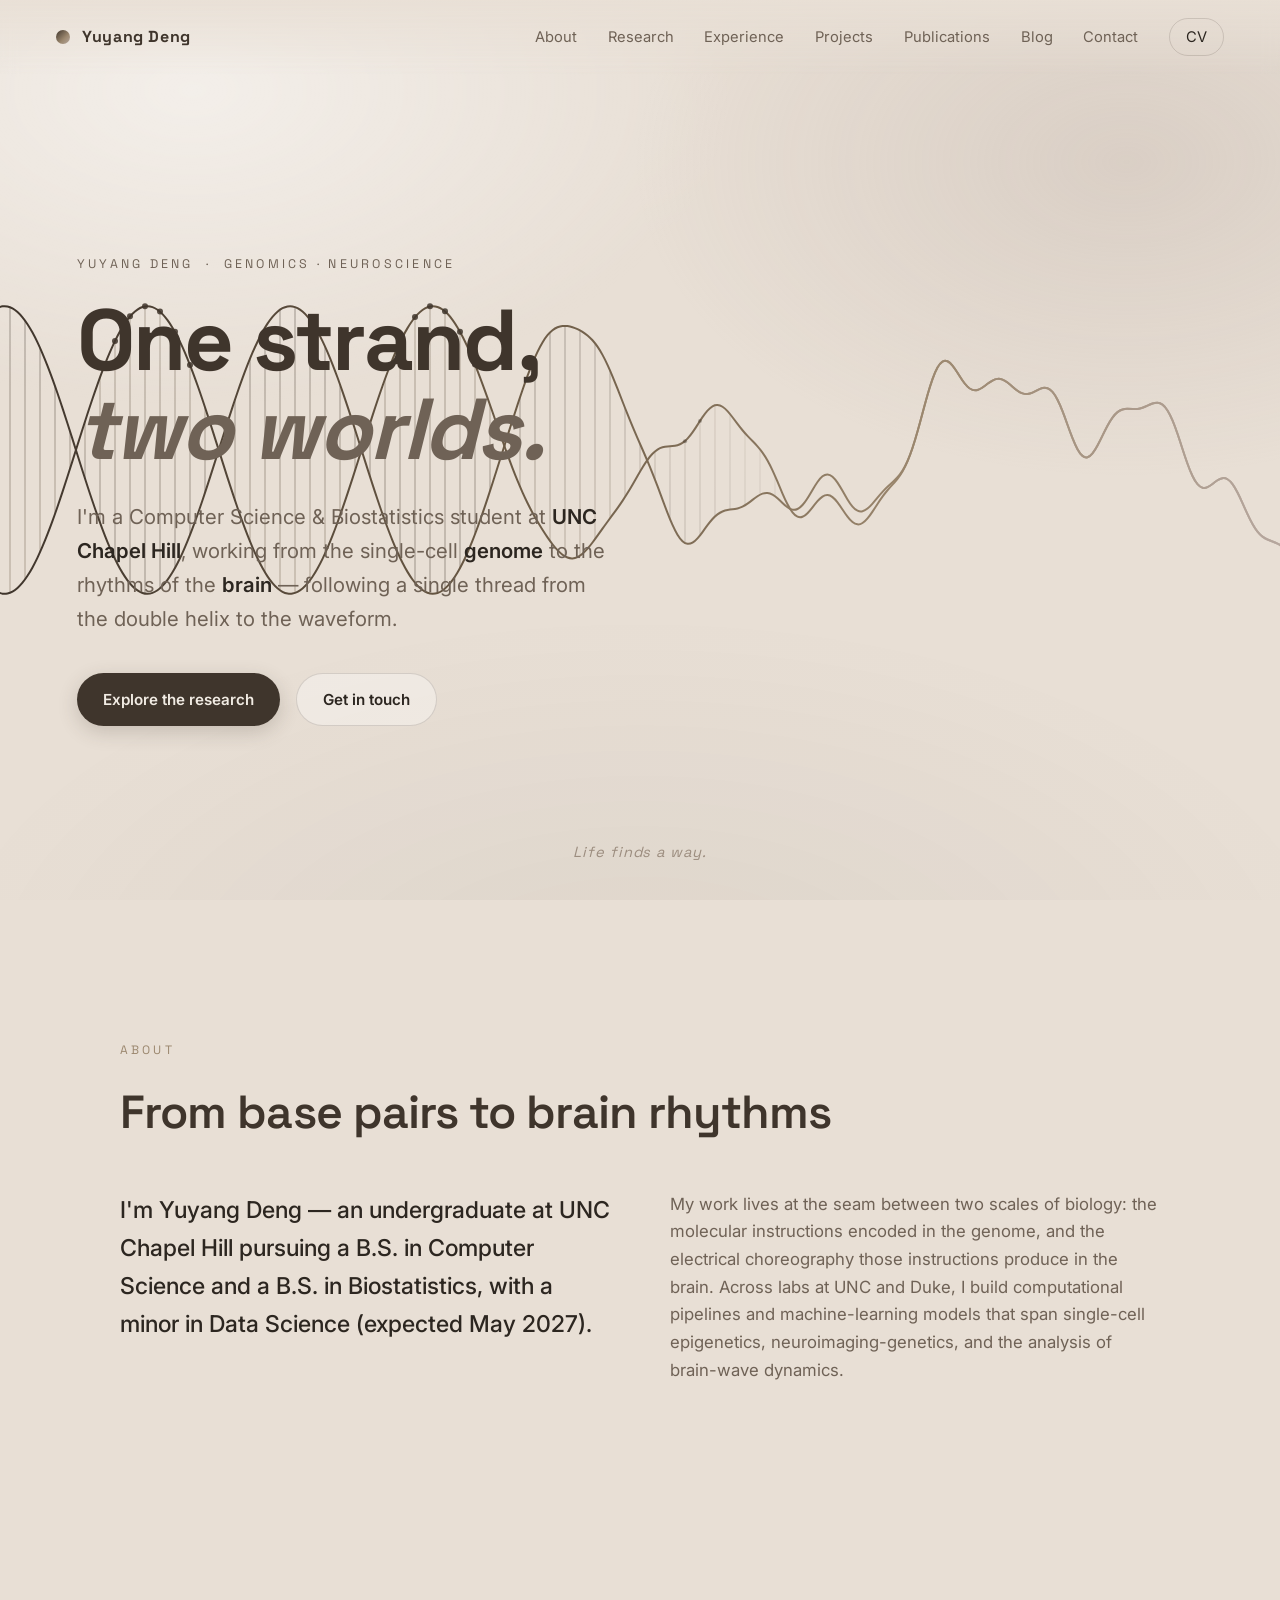
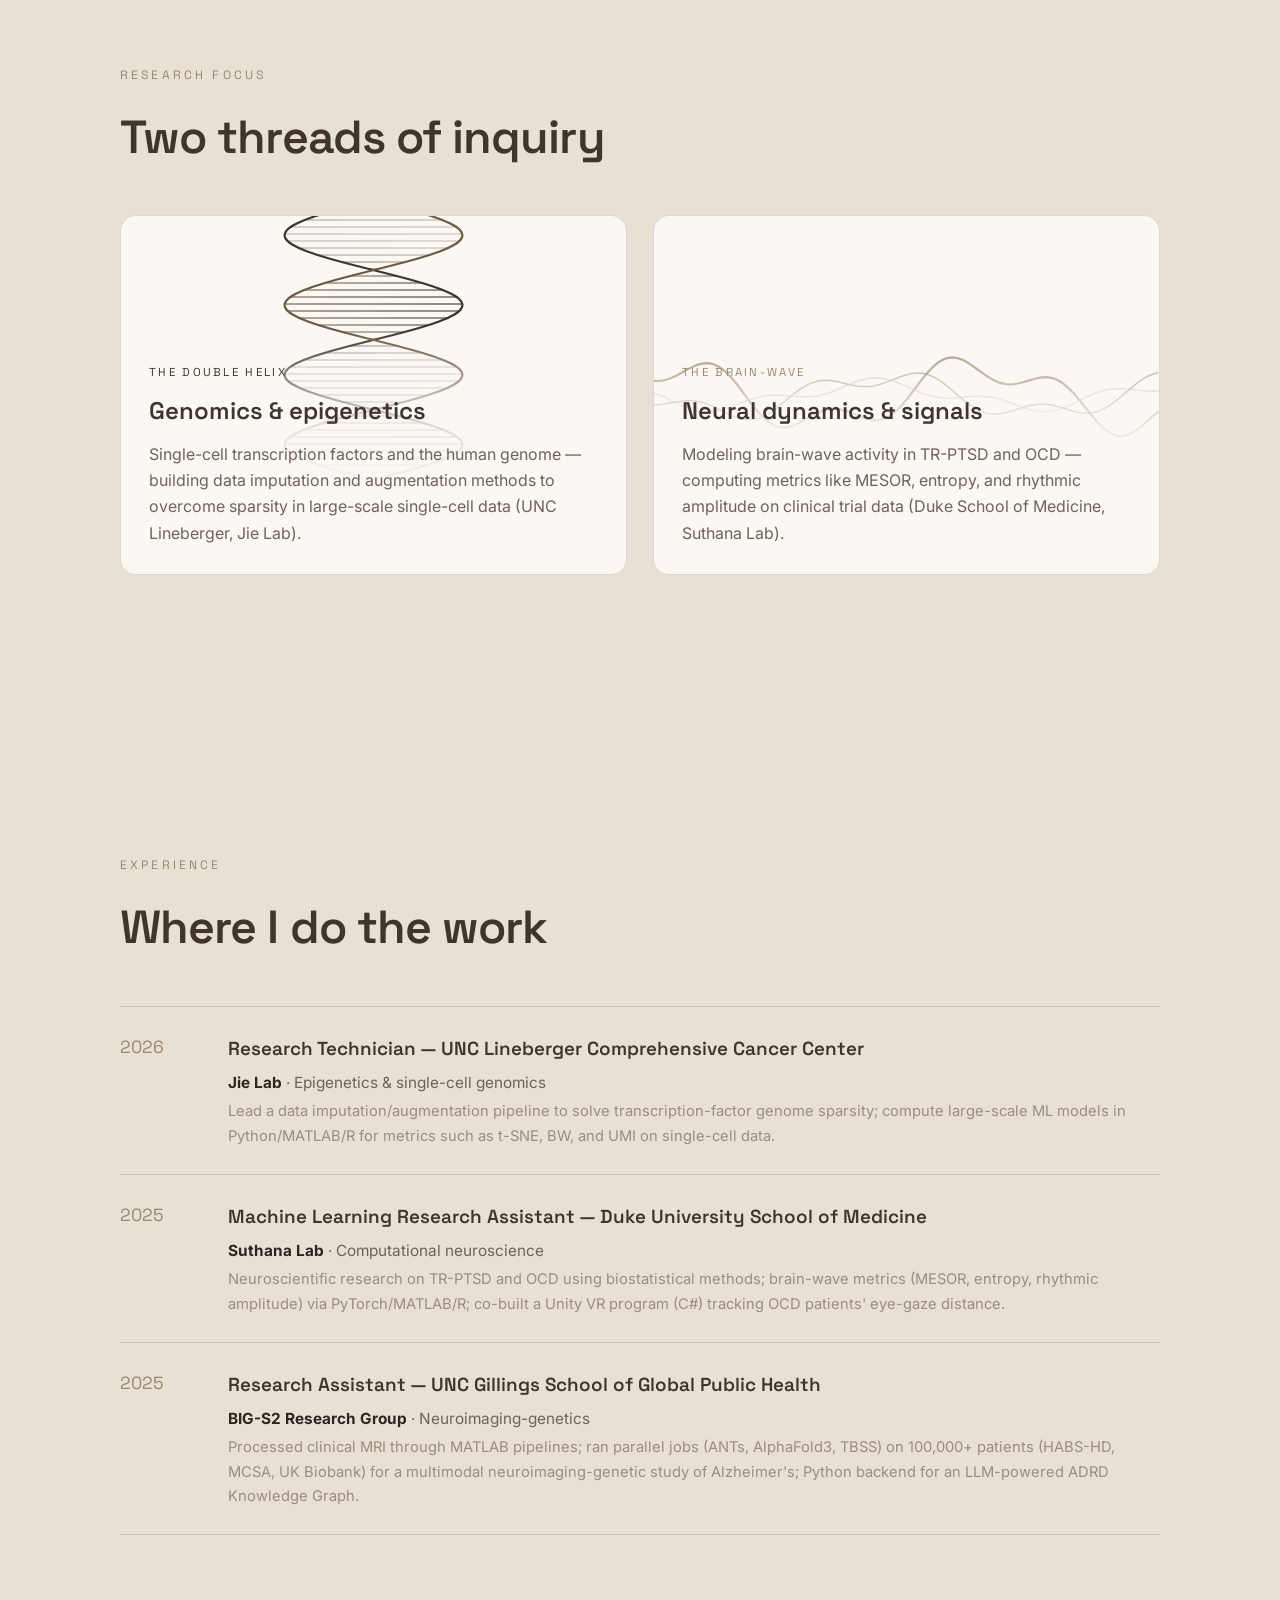
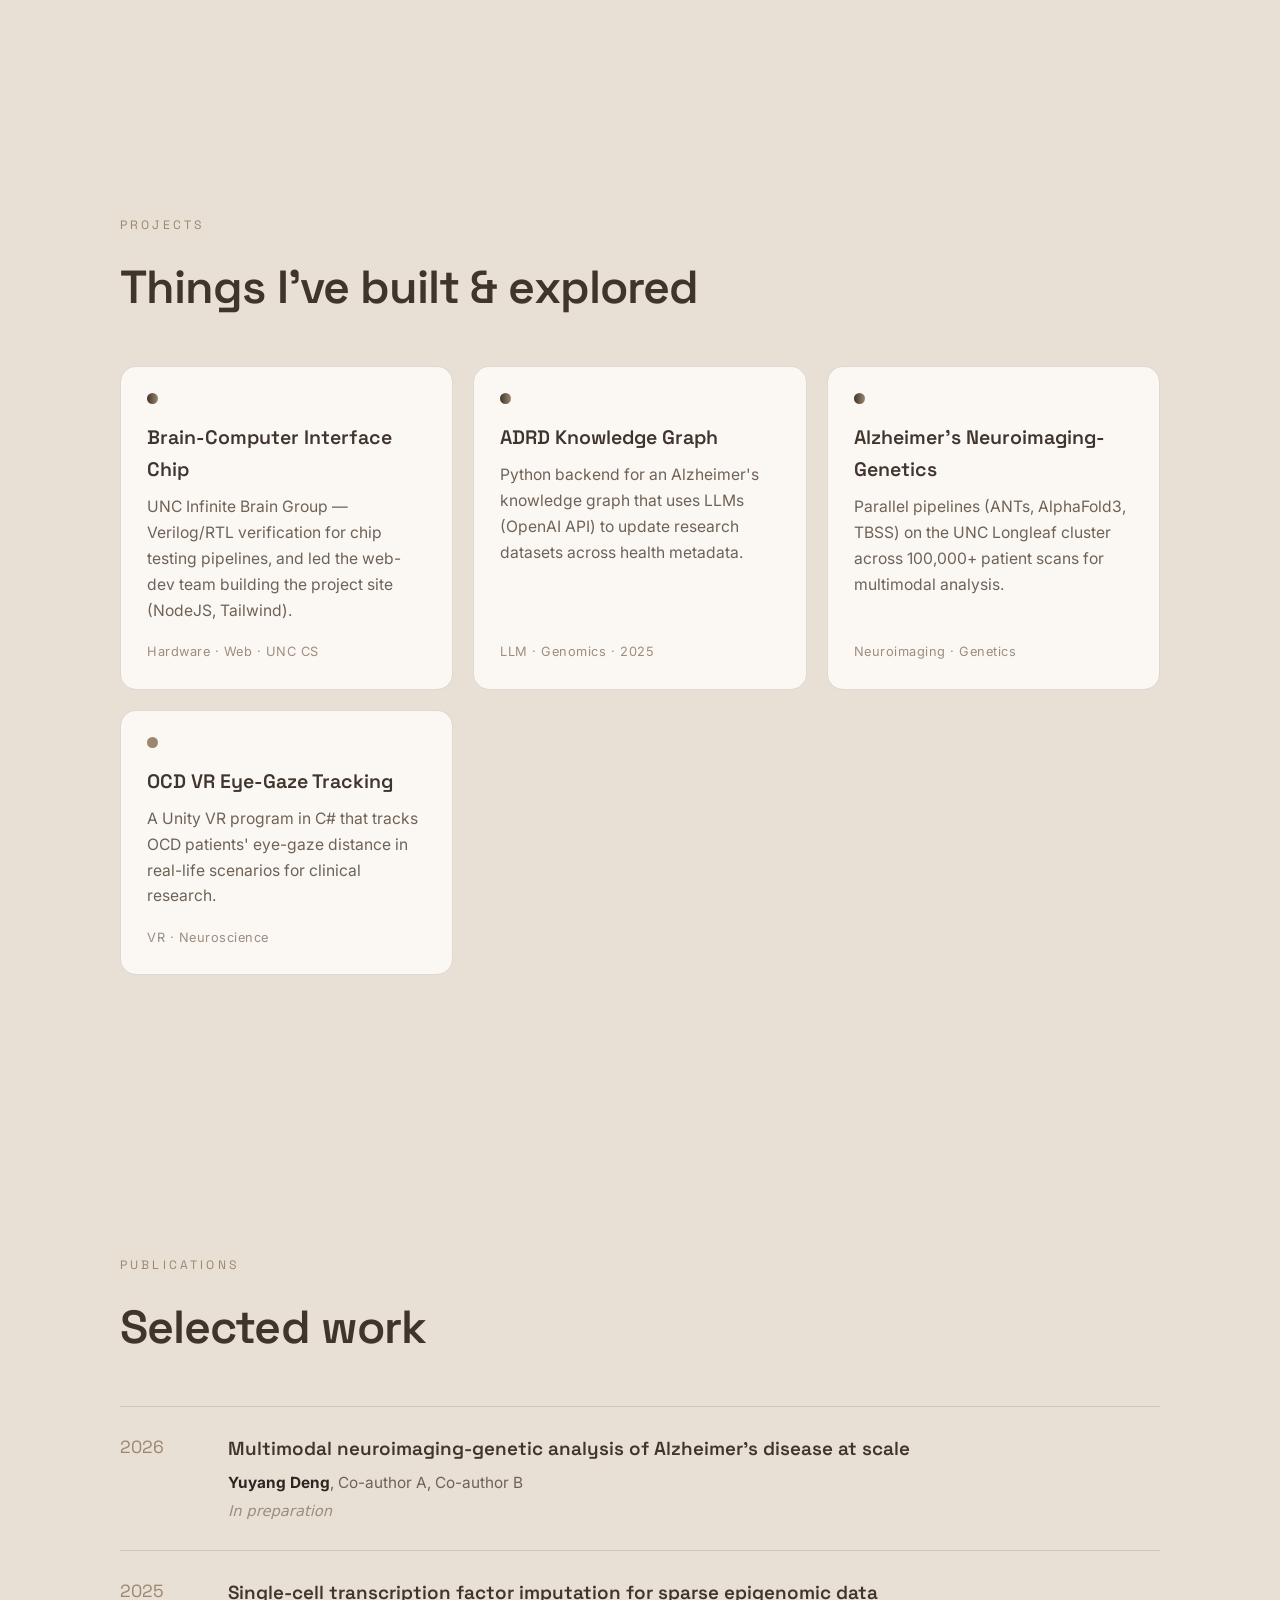
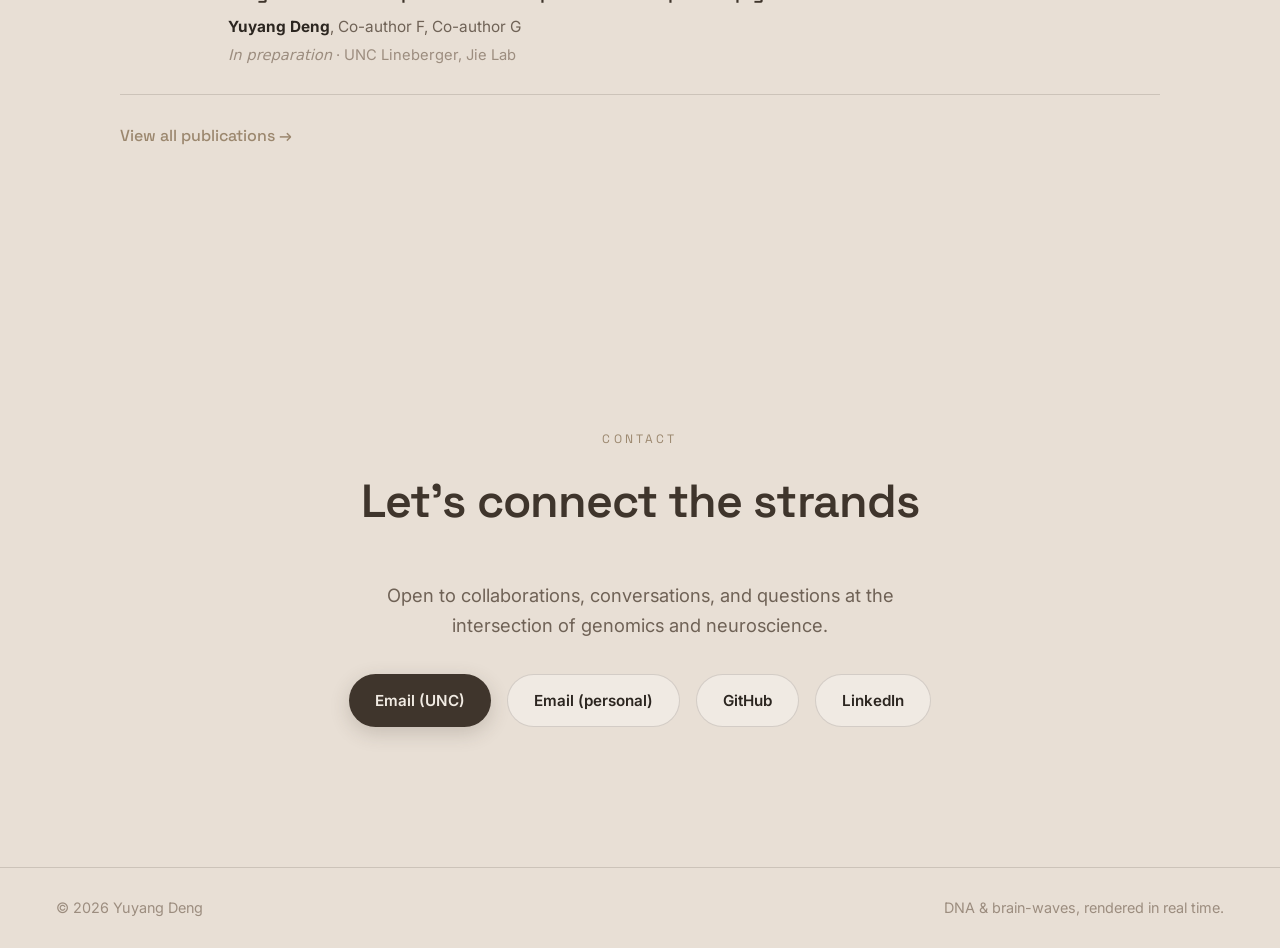
==== commit 82ea2a40: "Change- reorder" ====
--- a/index.html
+++ b/index.html
@@ -29,8 +29,7 @@
         <a href="#experience">Experience</a>
         <a href="#projects">Projects</a>
         <a href="publications.html">Publications</a>
-        <a href="#awards">Awards</a>
-        <a href="#blog">Blog</a>
+        <a href="blog.html">Blog</a>
         <a href="#contact">Contact</a>
         <a class="nav__cv" href="cv.pdf" target="_blank" rel="noopener">CV</a>
       </nav>
@@ -239,67 +238,6 @@
         <a class="section__more" href="publications.html">View all publications →</a>
       </section>
 
-      <!-- Awards -->
-      <section class="section awards" id="awards">
-        <p class="section__kicker">Honors &amp; awards</p>
-        <h2 class="section__title">Recognition</h2>
-        <div class="writing__list">
-          <div class="post post--static">
-            <span class="post__date">Mar 2025</span>
-            <span class="post__title">ASA DataFest at Duke — Best Data Visualization Award</span>
-          </div>
-          <div class="post post--static">
-            <span class="post__date">2023–2025</span>
-            <span class="post__title">UNC Dean's List (FA23, SP24, FA24, SP25, FA25)</span>
-          </div>
-          <div class="post post--static">
-            <span class="post__date">Apr 2022</span>
-            <span class="post__title">British Biology Olympiad (BBO) — Global Gold</span>
-          </div>
-          <div class="post post--static">
-            <span class="post__date">Apr 2022</span>
-            <span class="post__title">USA Biology Olympiad (USABO) — Global Silver</span>
-          </div>
-          <div class="post post--static">
-            <span class="post__date">Jan 2022</span>
-            <span class="post__title">UK Chemistry Olympiad (UKChO) — Global Bronze</span>
-          </div>
-        </div>
-      </section>
-
-      <!-- Blog -->
-      <section class="section blog" id="blog">
-        <p class="section__kicker">Blog</p>
-        <h2 class="section__title">Notes &amp; essays</h2>
-        <p class="blog__intro">
-          Thoughts on research, code, and the space between genomics and the brain.
-        </p>
-        <div class="writing__list">
-          <a class="post" href="#">
-            <span class="post__date">Jun 2026</span>
-            <div class="post__content">
-              <span class="post__title">From base pairs to brain rhythms</span>
-              <span class="post__excerpt">
-                Why I work at the intersection of the genome and neural signals —
-                and what a single strand can teach us about both.
-              </span>
-            </div>
-            <span class="post__arrow" aria-hidden="true">→</span>
-          </a>
-          <a class="post" href="#">
-            <span class="post__date">May 2026</span>
-            <div class="post__content">
-              <span class="post__title">Pipelines on Longleaf</span>
-              <span class="post__excerpt">
-                Running neuroimaging-genetics jobs at scale — ANTs, AlphaFold3,
-                and what 100,000 patient scans actually look like in practice.
-              </span>
-            </div>
-            <span class="post__arrow" aria-hidden="true">→</span>
-          </a>
-        </div>
-      </section>
-
       <!-- Contact -->
       <section class="section contact" id="contact">
         <p class="section__kicker">Contact</p>
--- a/styles.css
+++ b/styles.css
@@ -463,7 +463,8 @@
   line-height: 1.65;
 }
 
-.publications-page {
+.publications-page,
+.blog-page {
   padding-top: 48px;
 }
 
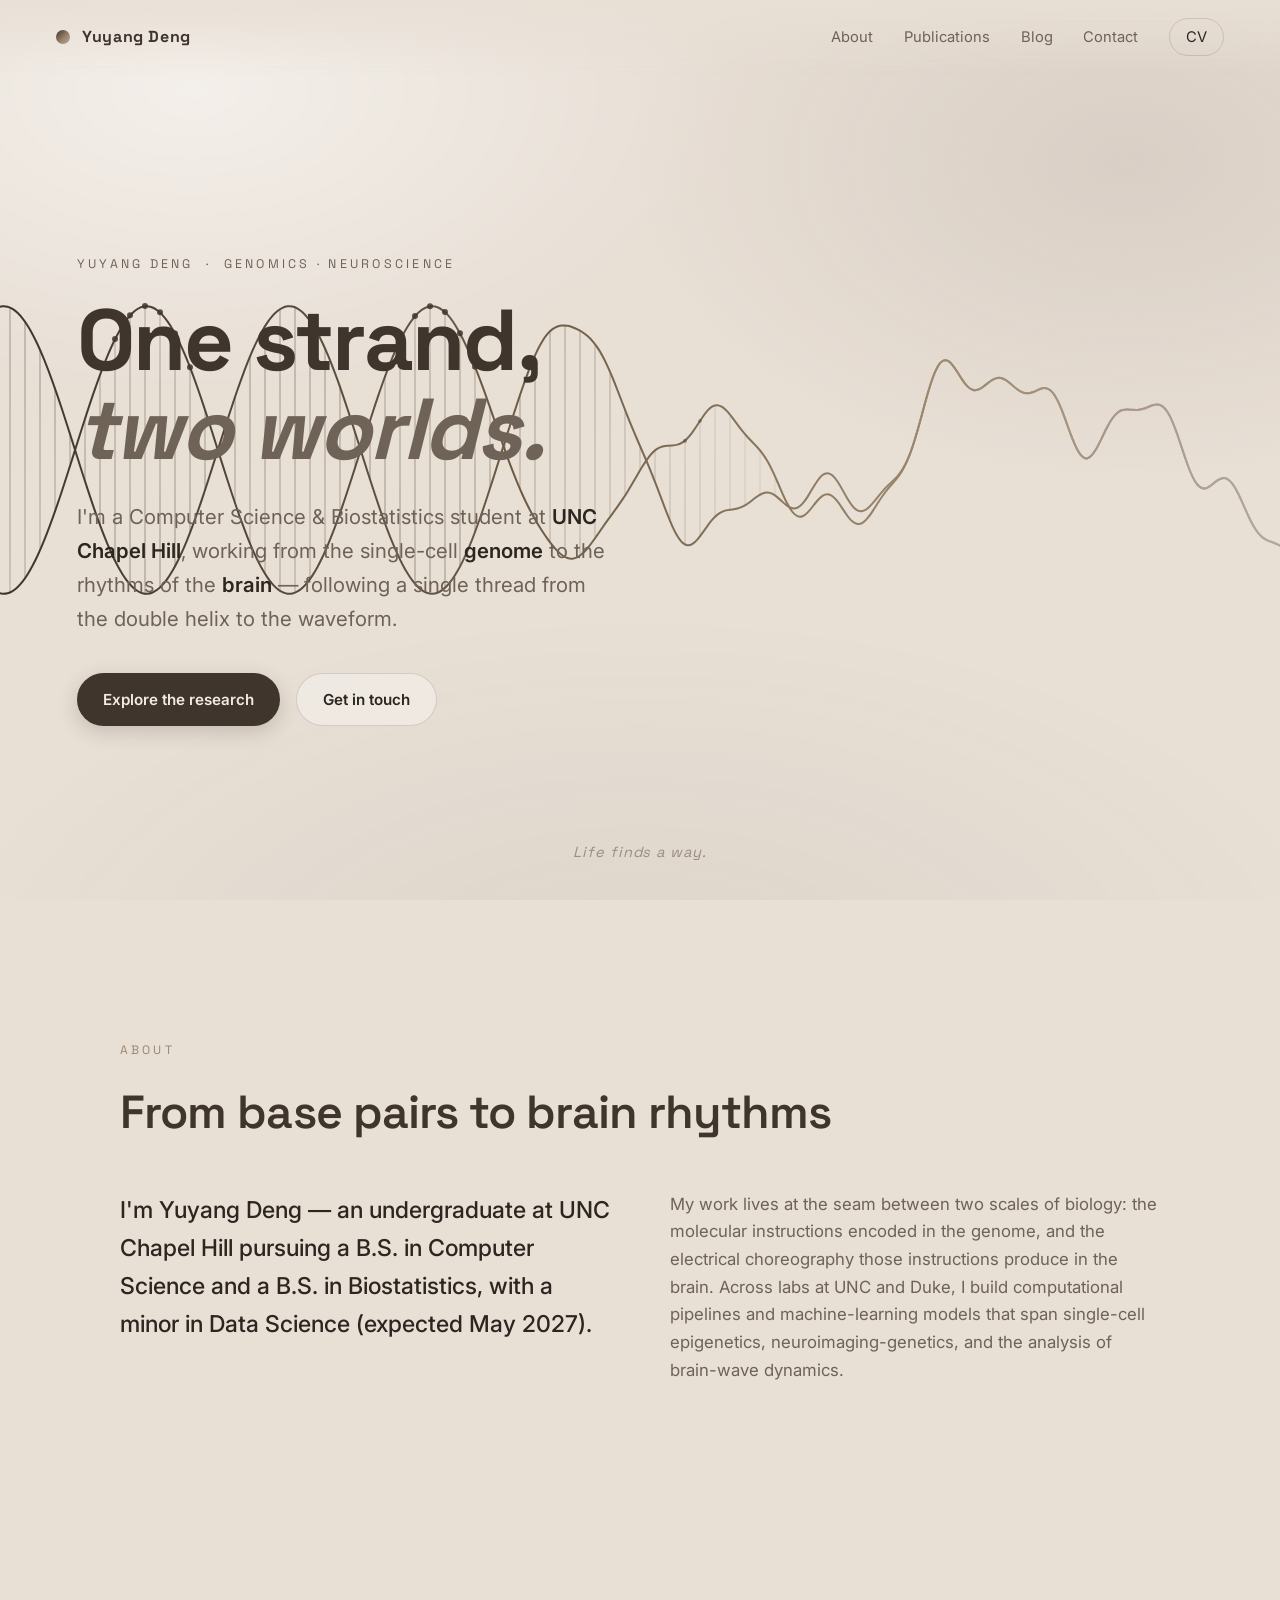
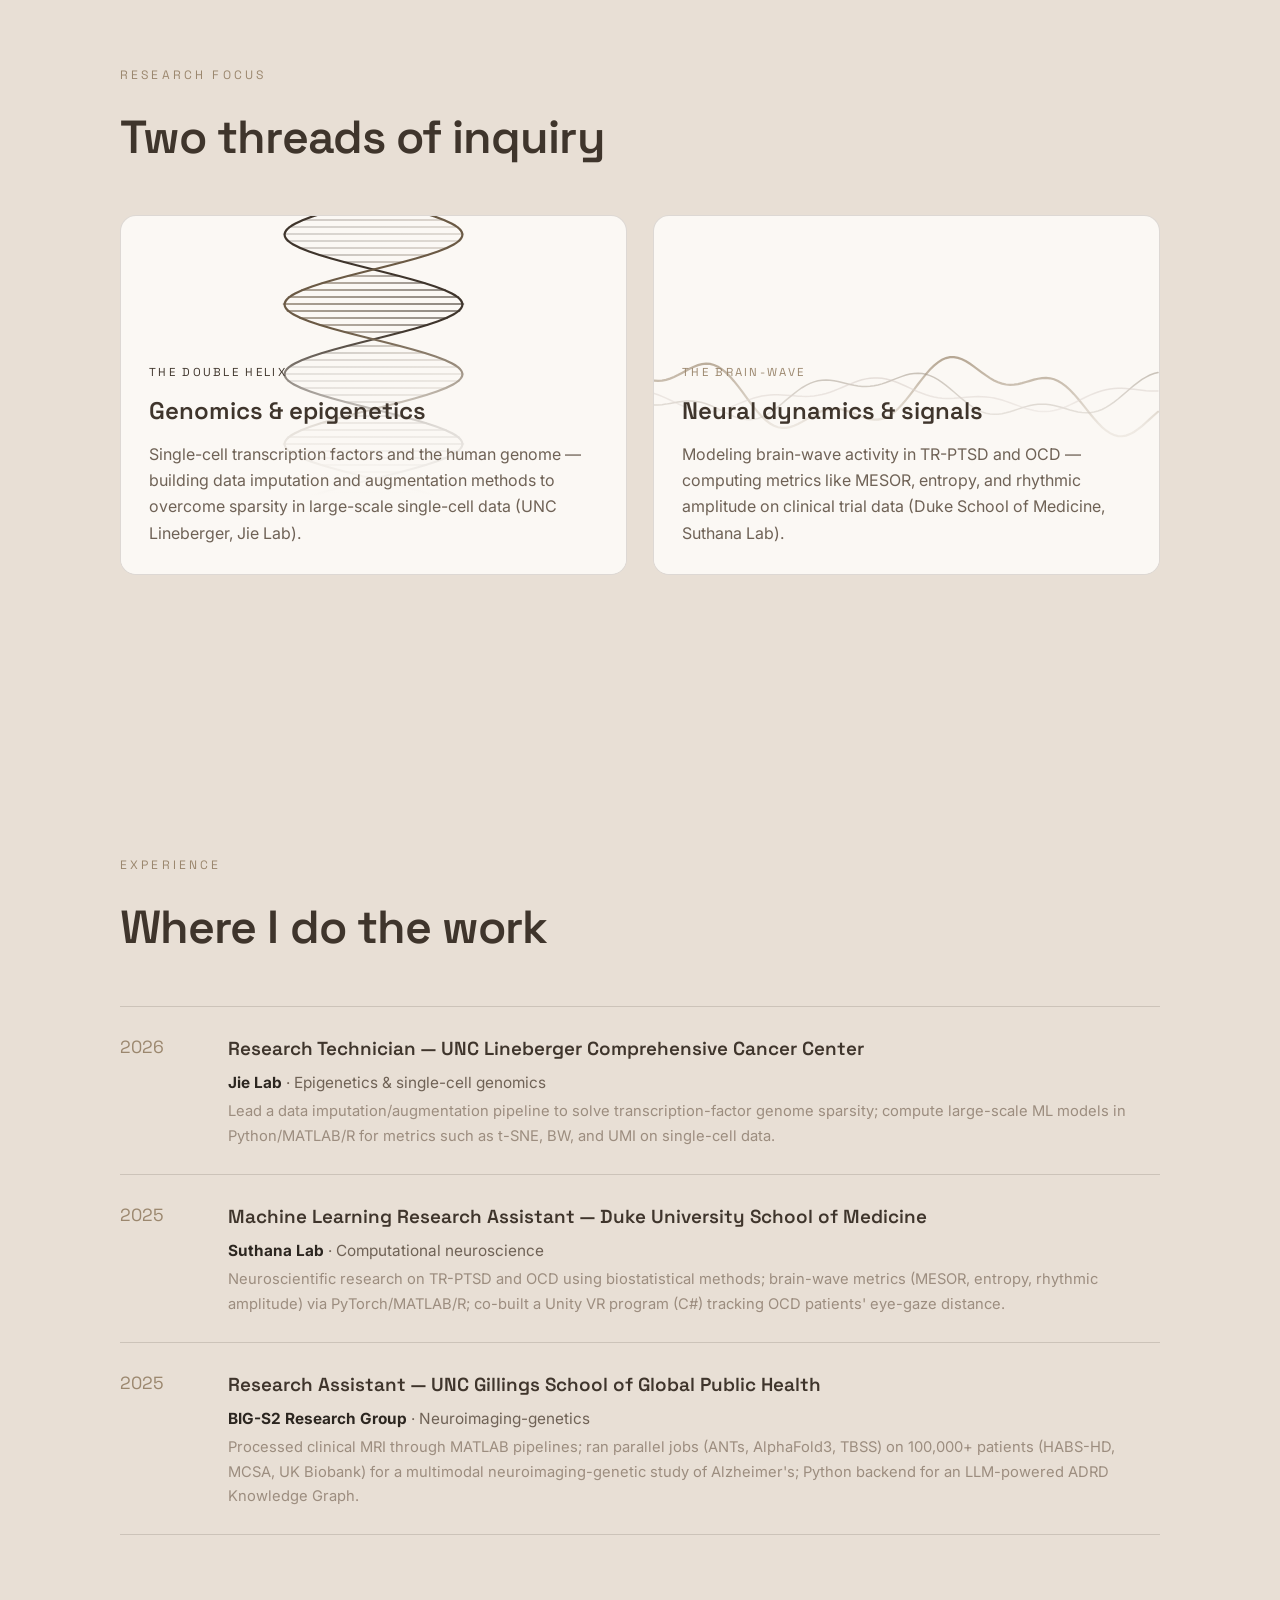
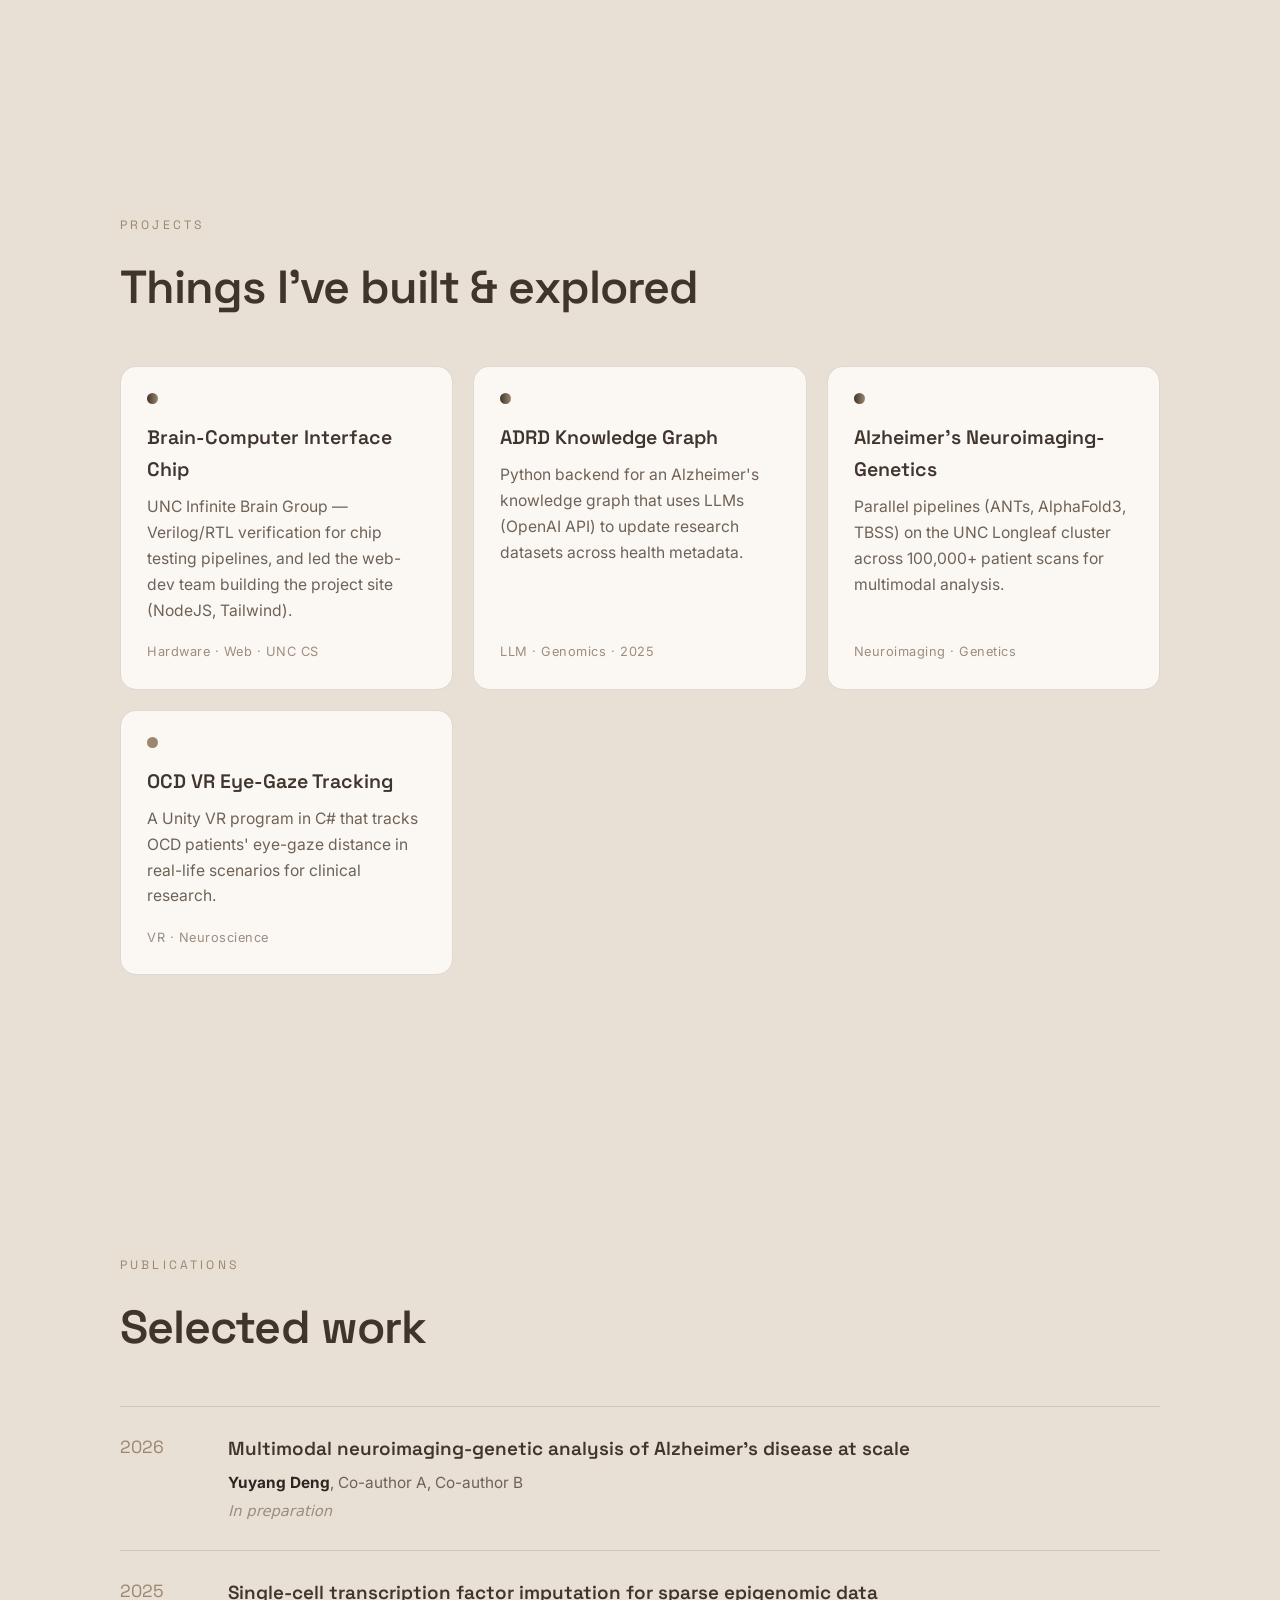
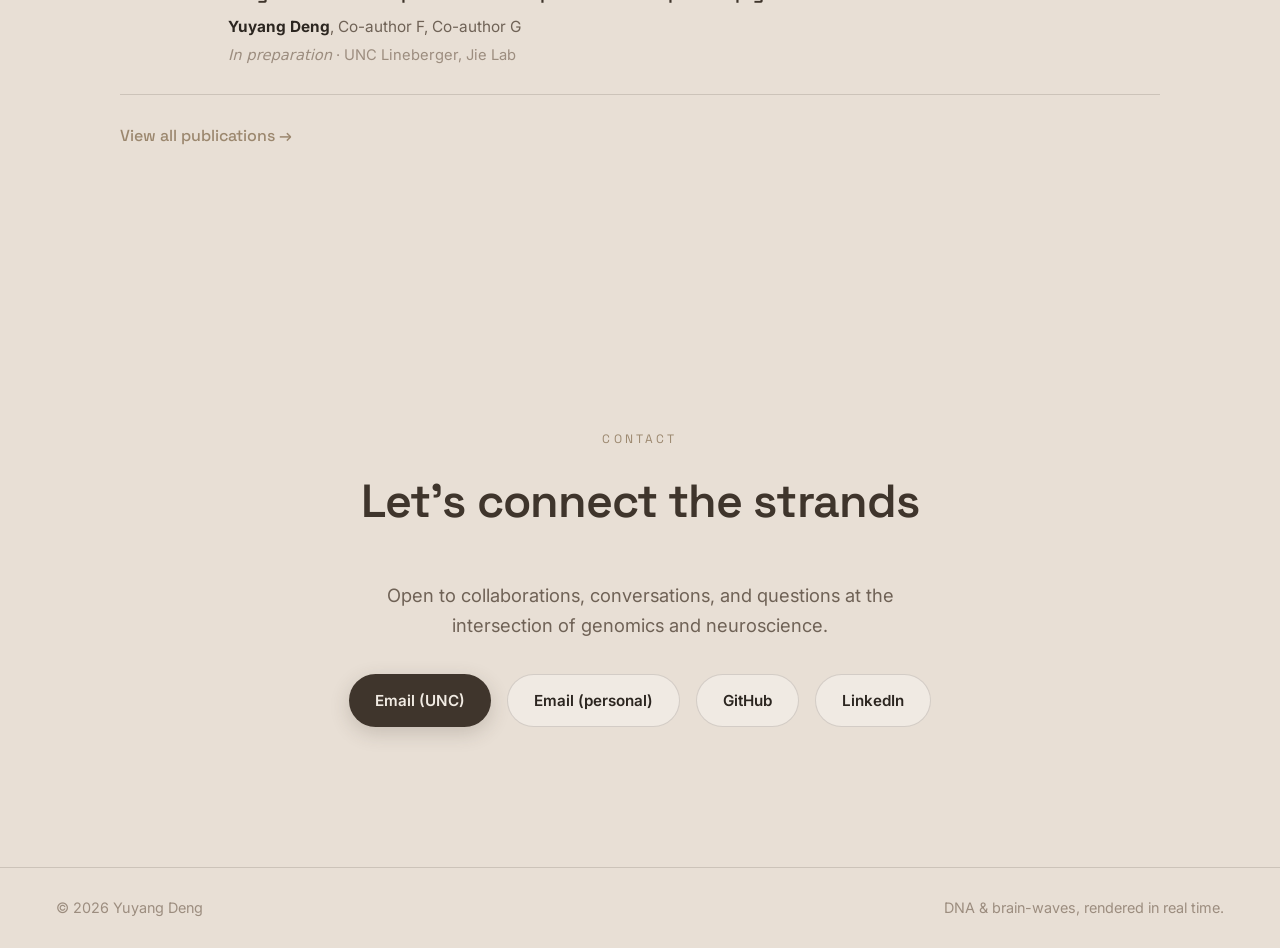
==== commit 8a784b63: "Update- structure reshape" ====
--- a/index.html
+++ b/index.html
@@ -25,9 +25,6 @@
       </a>
       <nav class="nav__links" aria-label="Primary">
         <a href="#about">About</a>
-        <a href="#research">Research</a>
-        <a href="#experience">Experience</a>
-        <a href="#projects">Projects</a>
         <a href="publications.html">Publications</a>
         <a href="blog.html">Blog</a>
         <a href="#contact">Contact</a>
